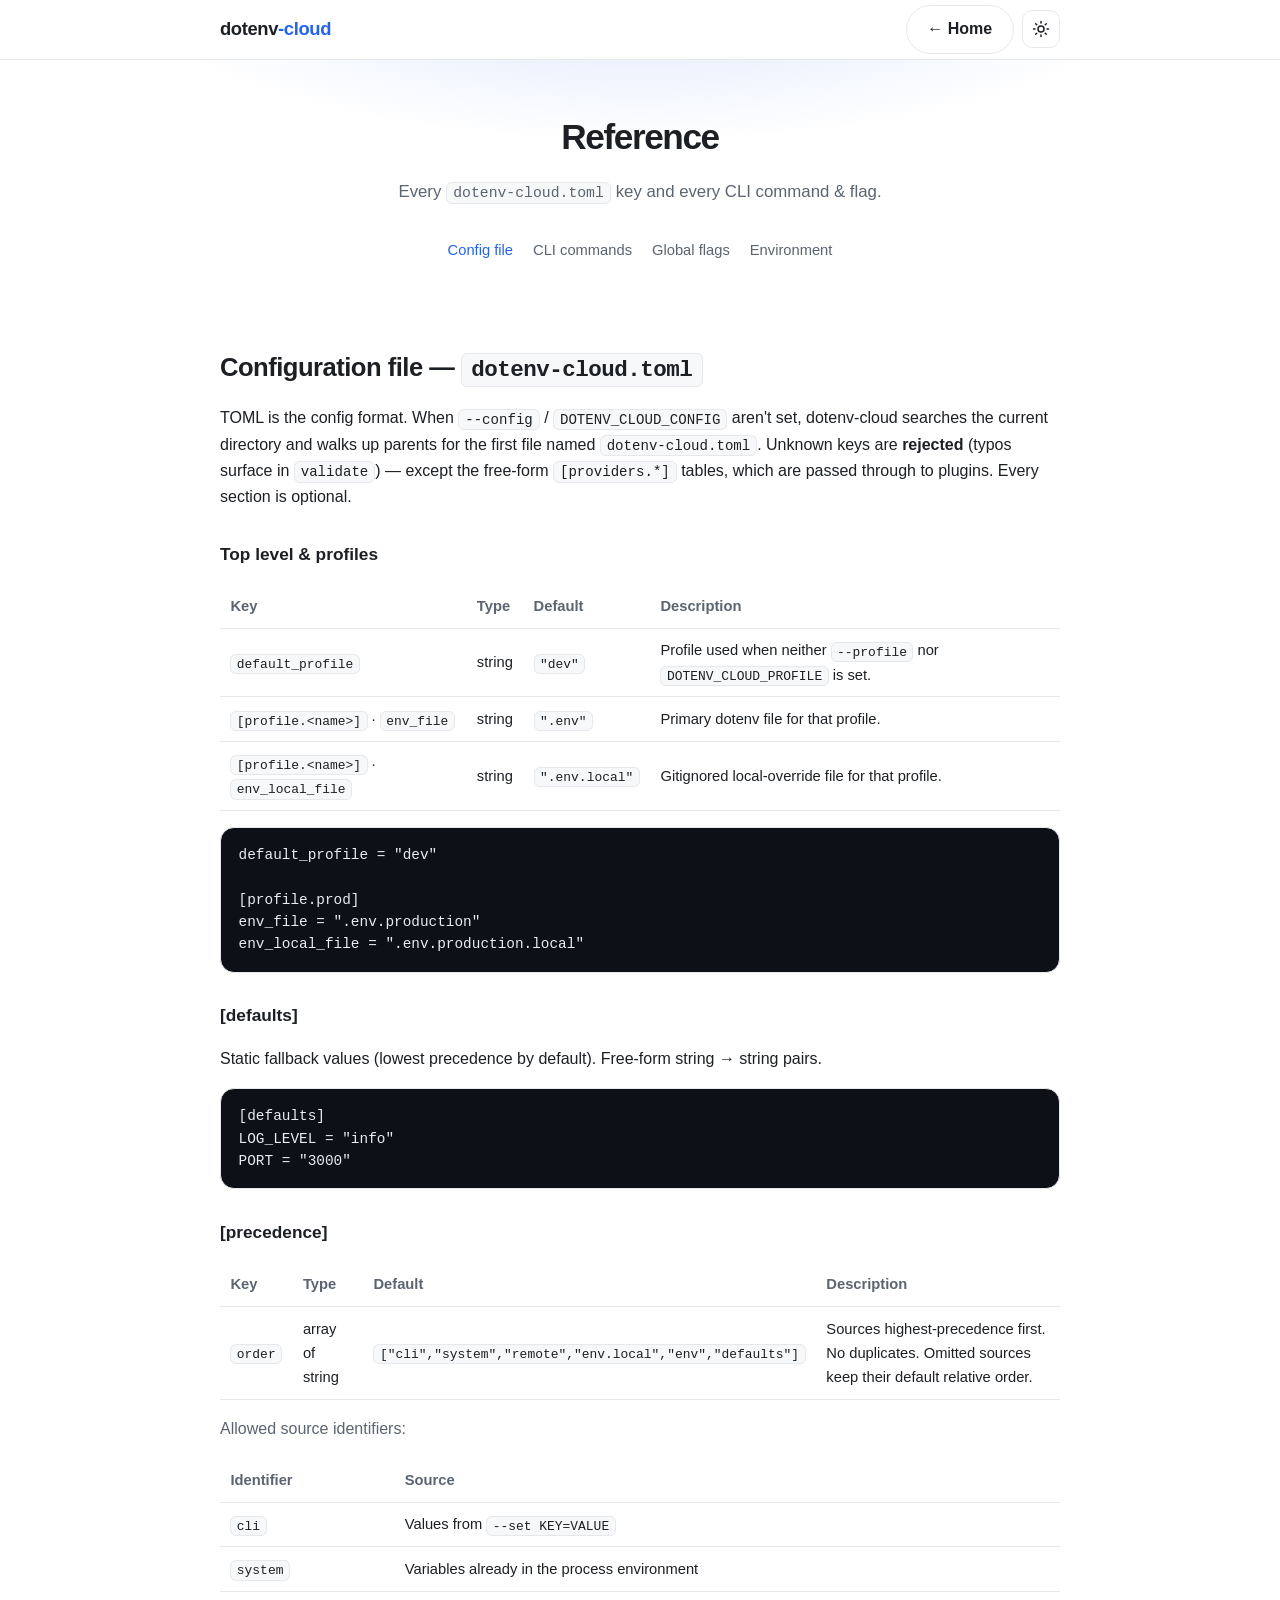
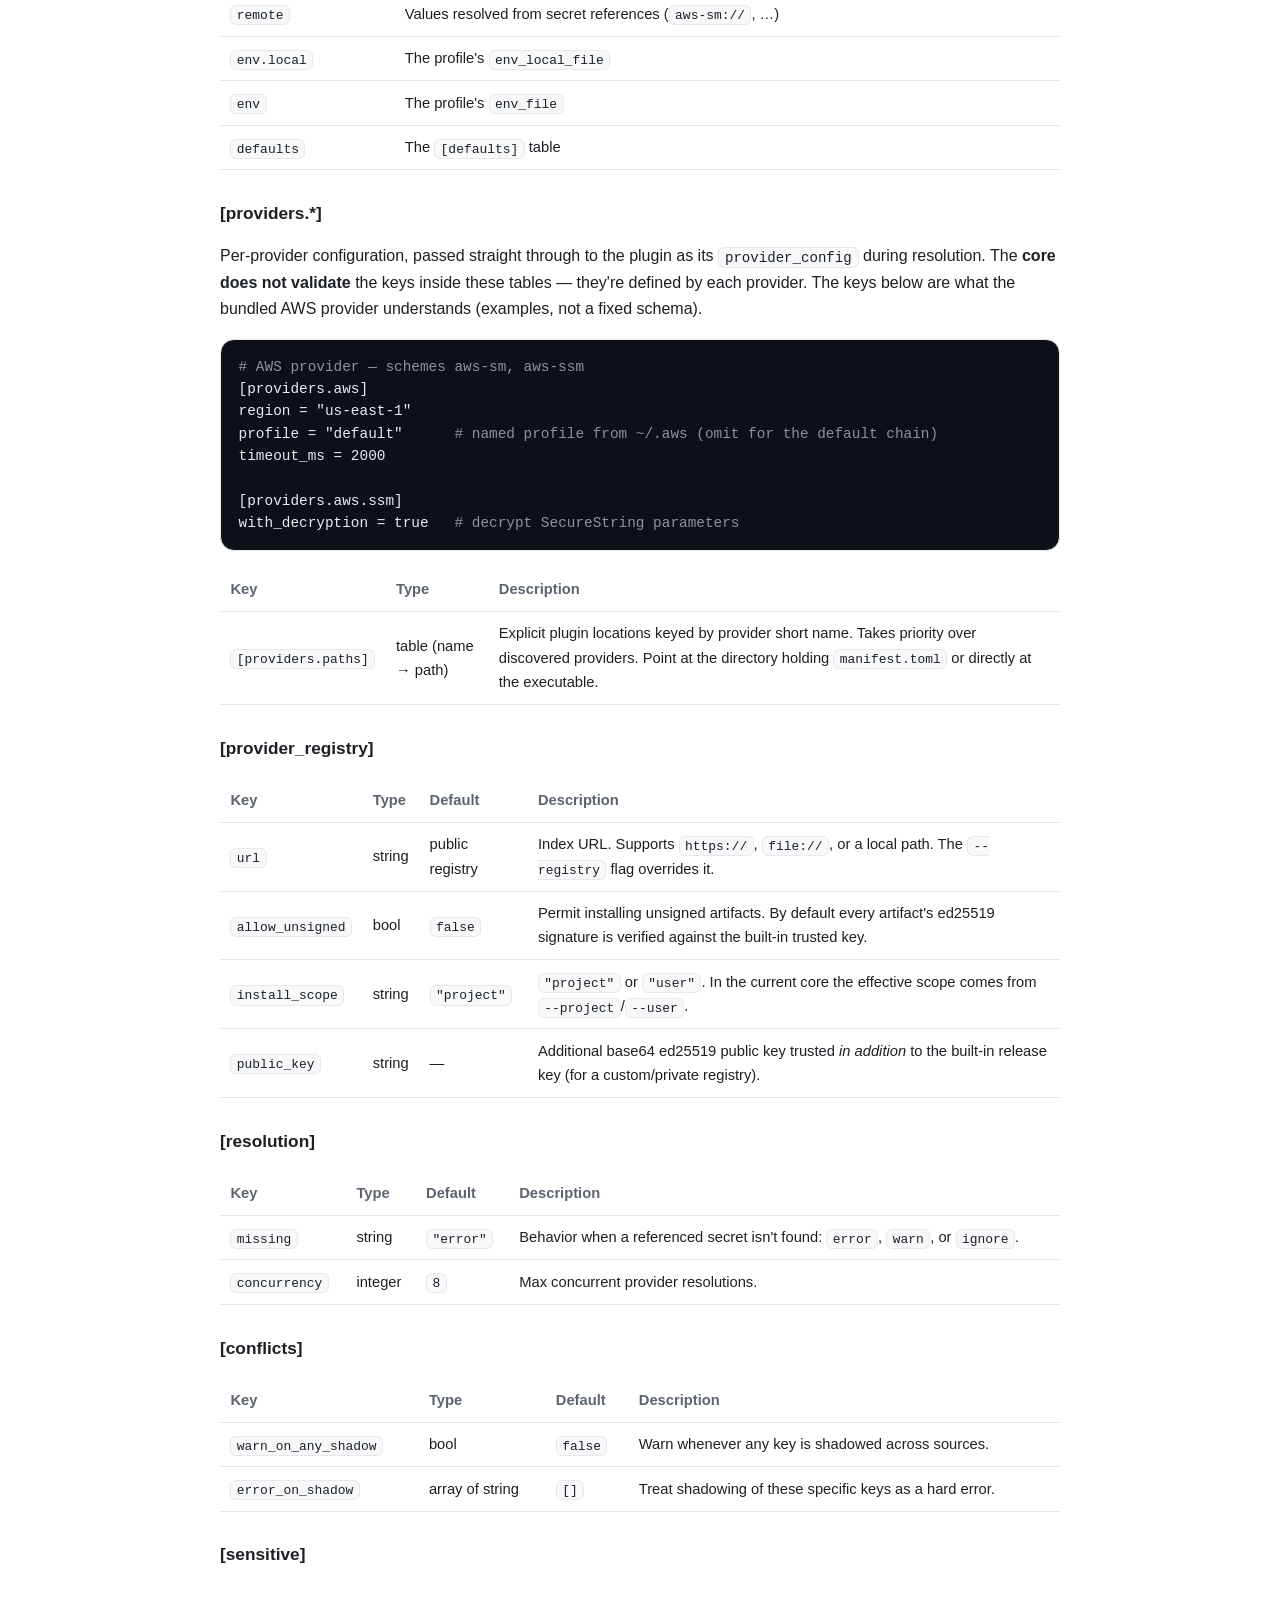
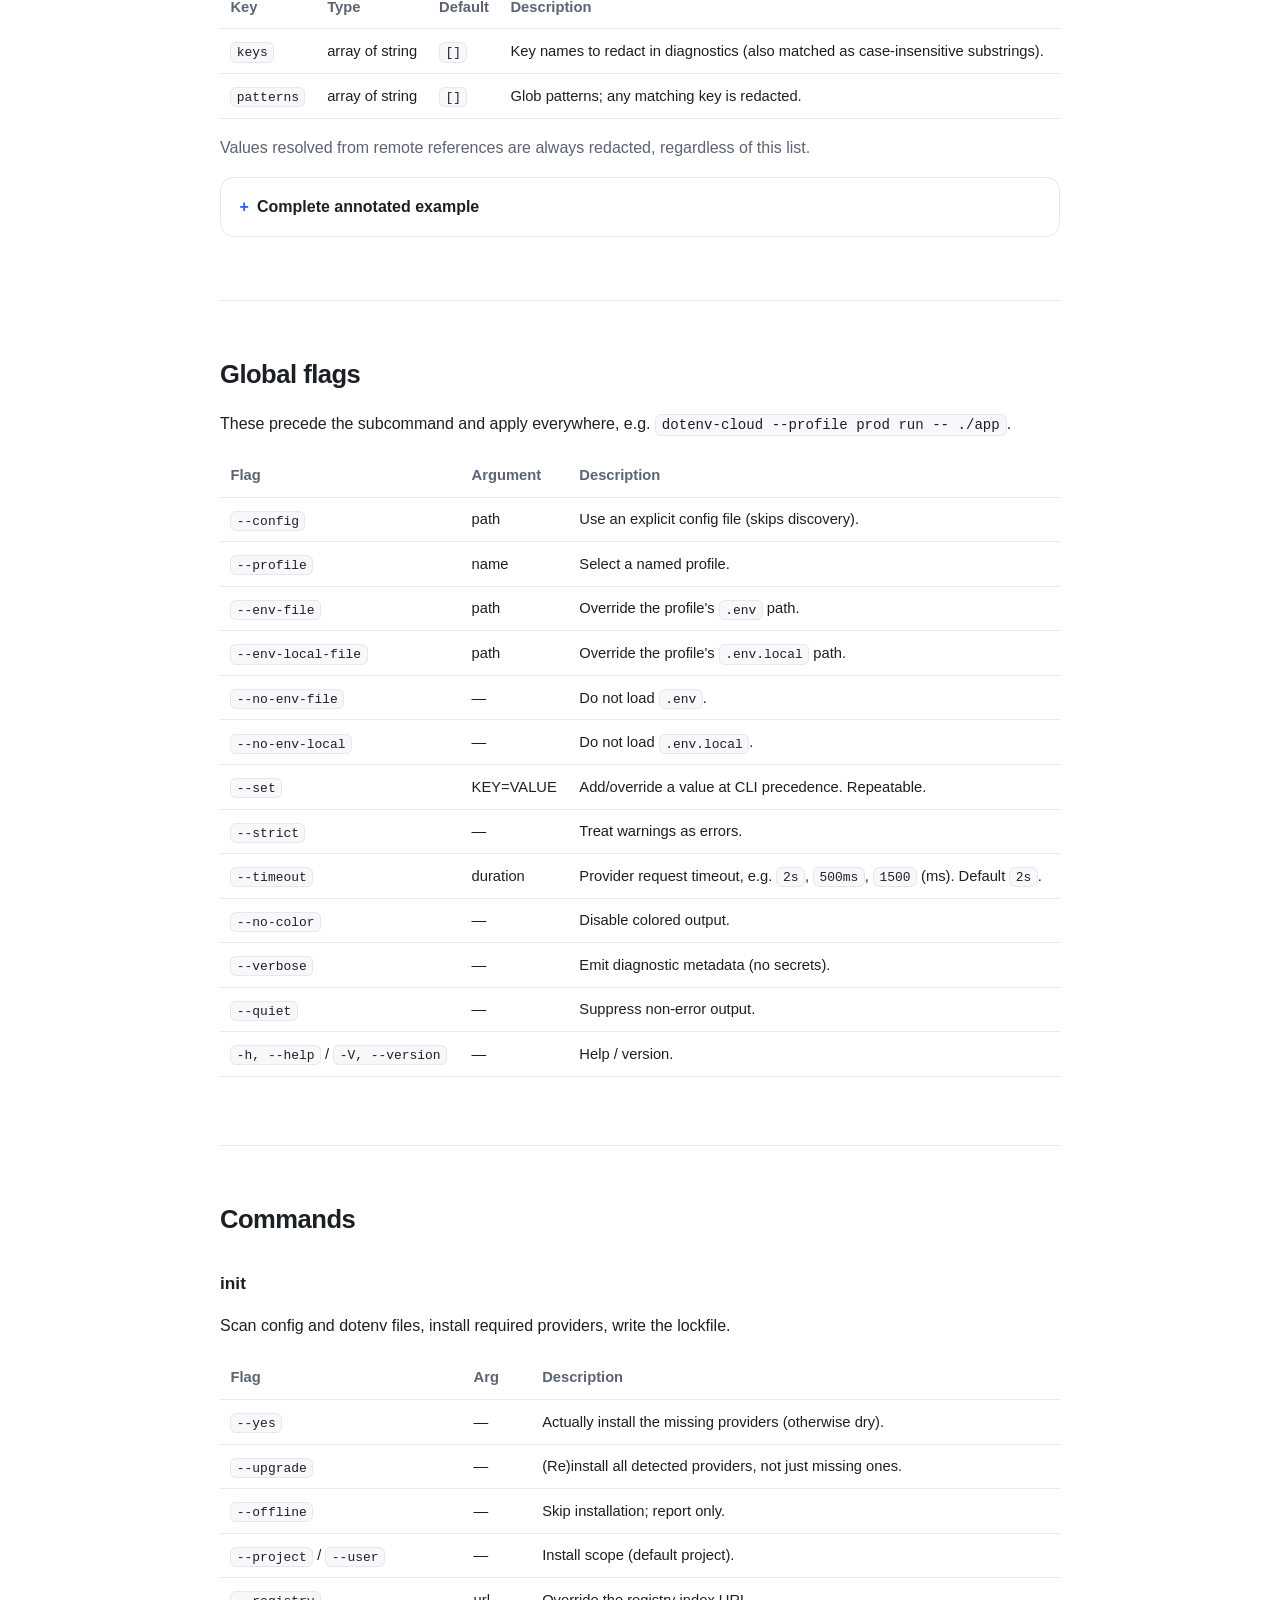
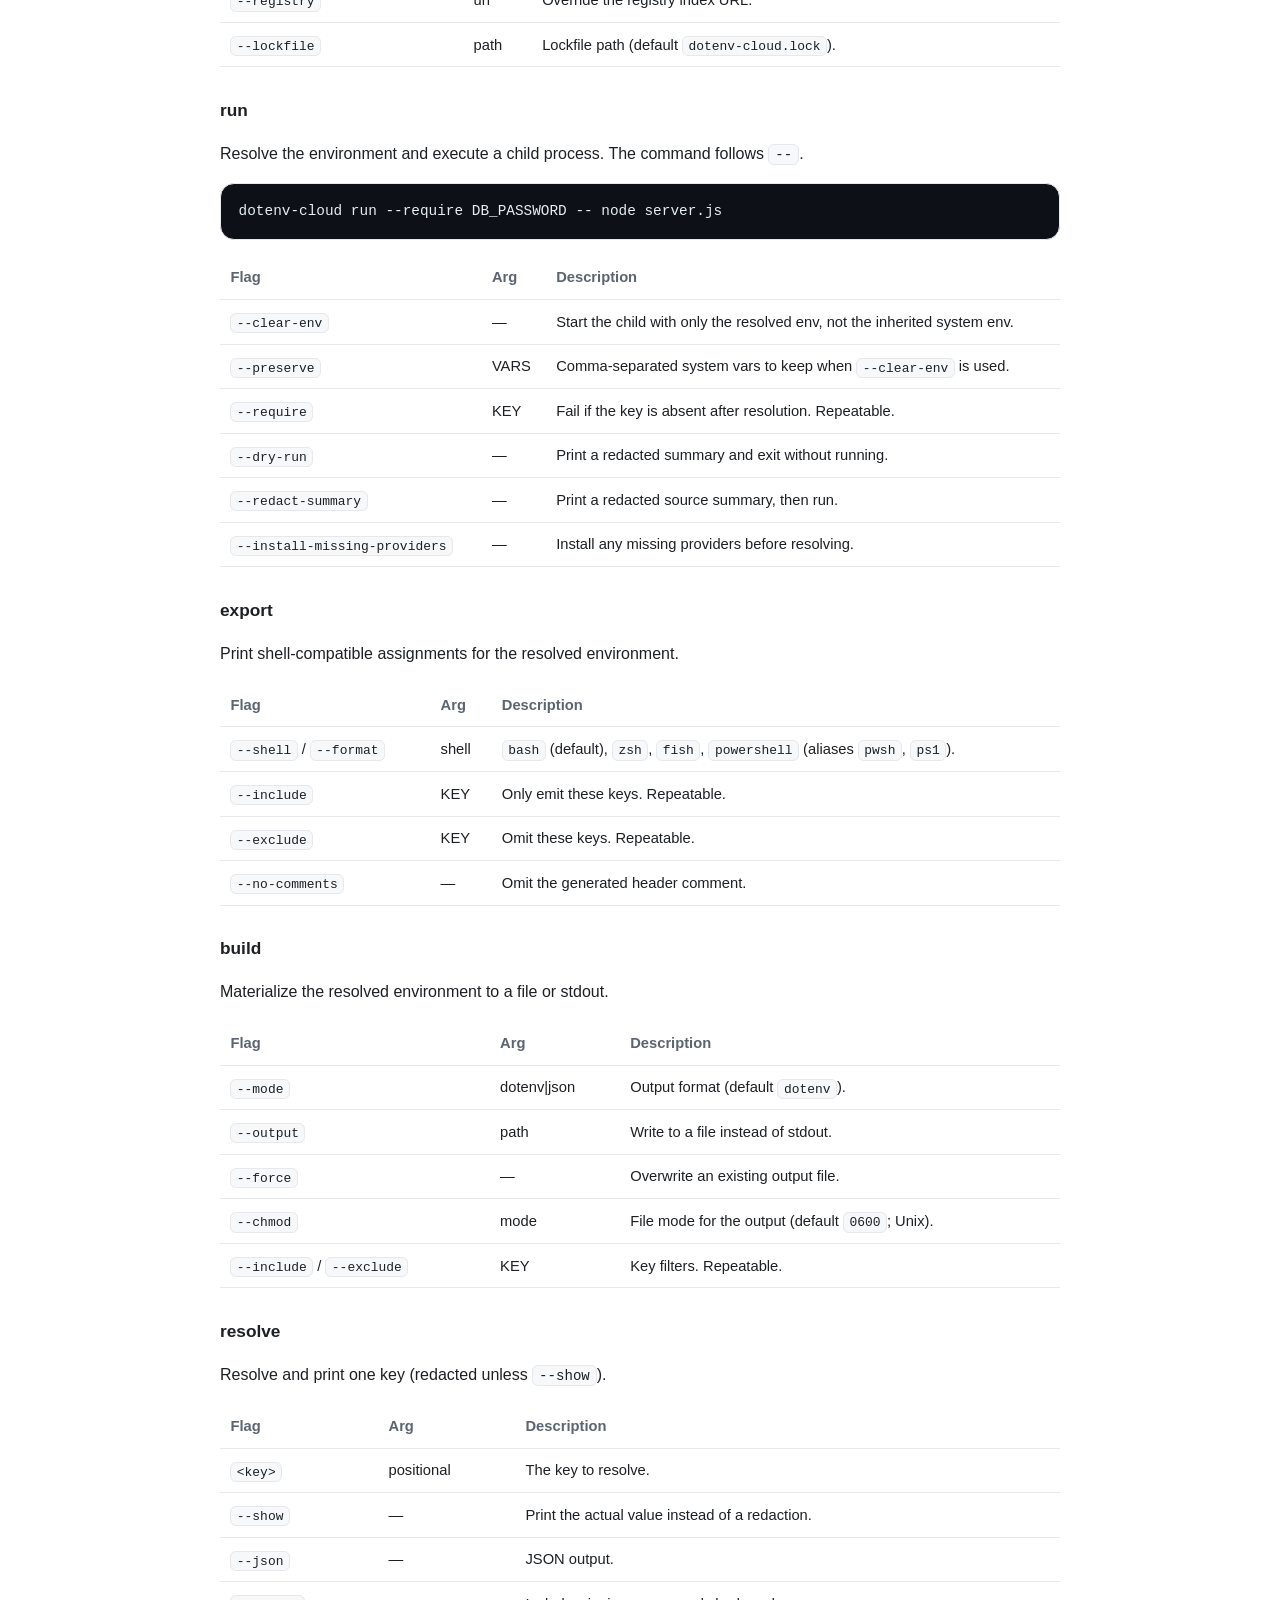
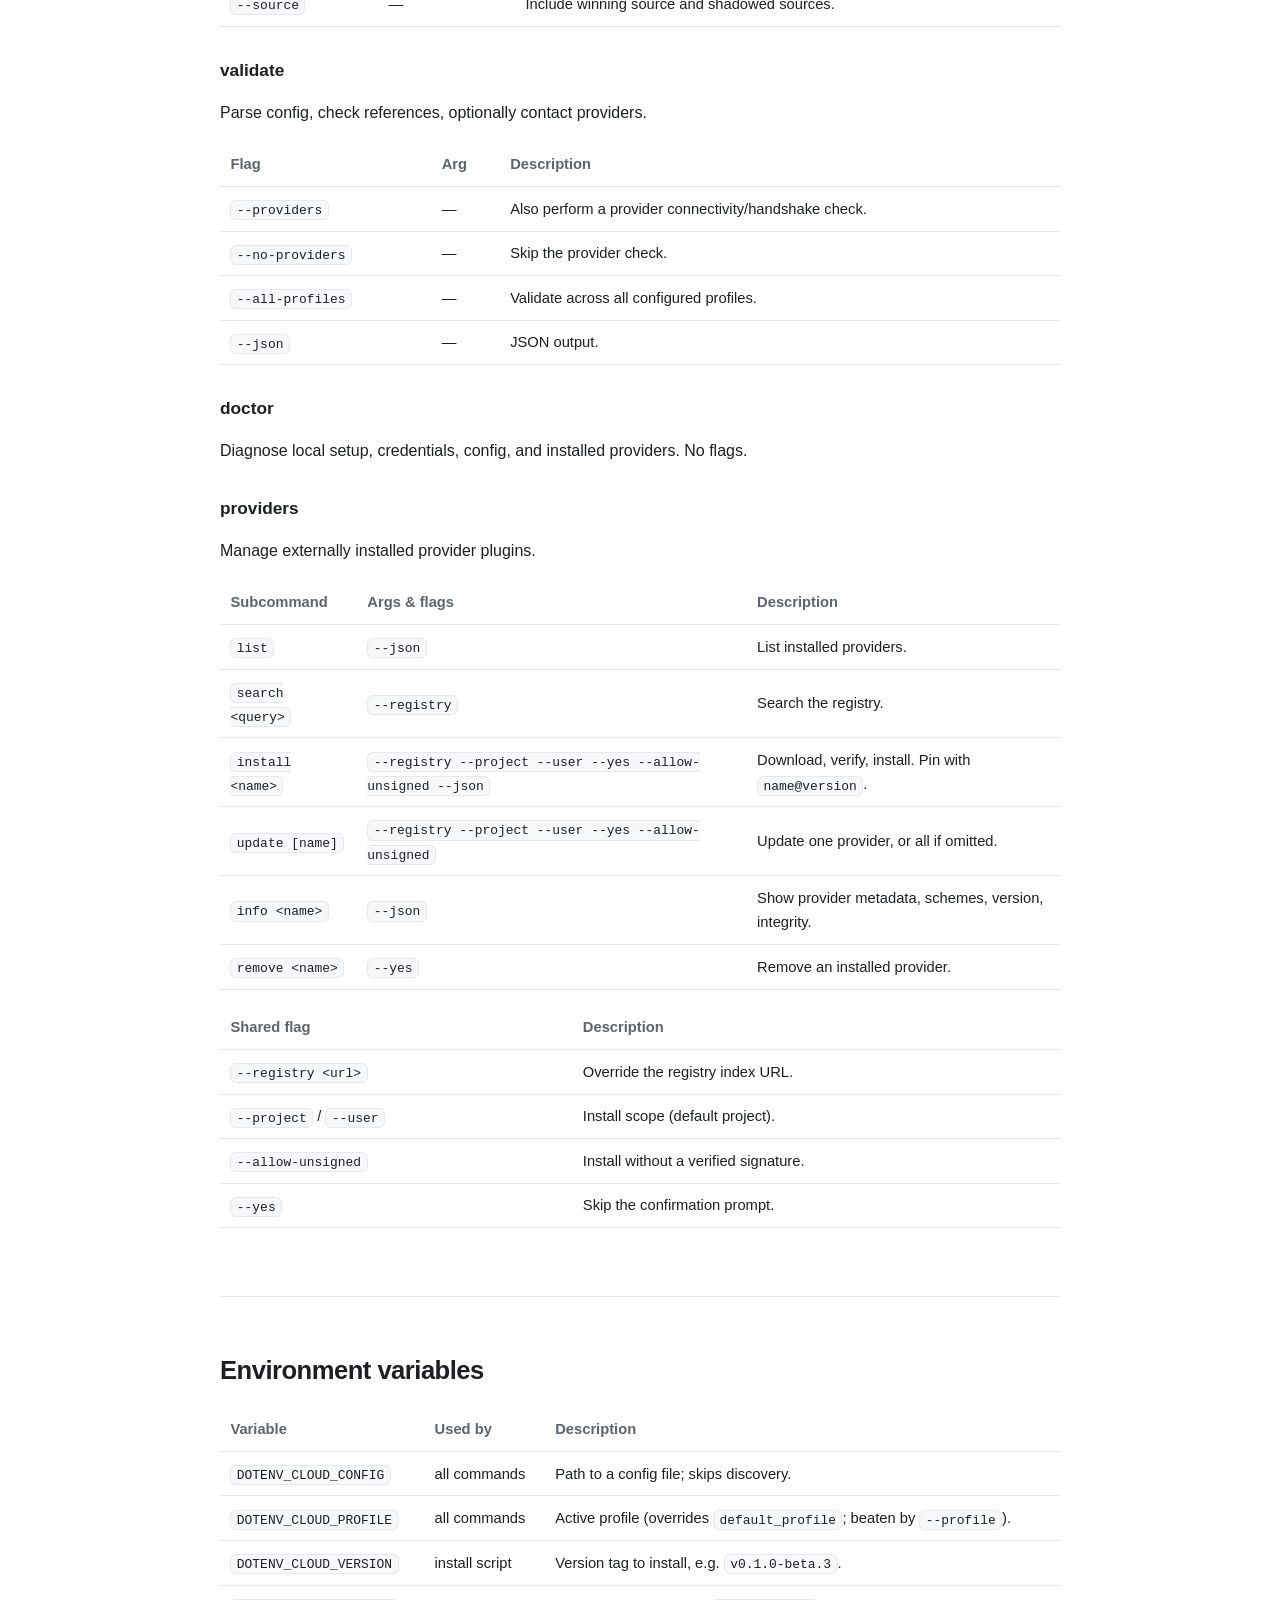
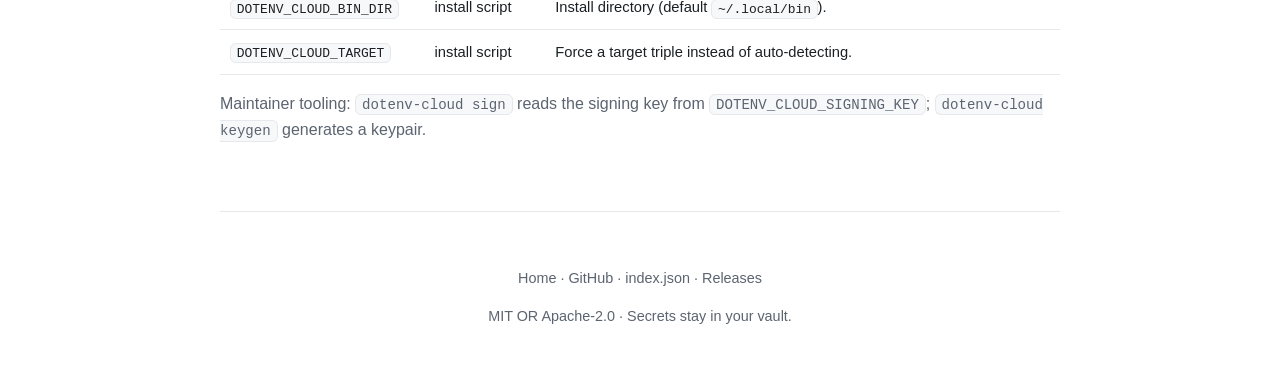
==== registry/site/reference.html @ 99a4f6cd "Add full config + CLI reference page to Pages site - registry/site/reference.html: complete dotenv-c" ====
<!doctype html>
<html lang="en">
<head>
<meta charset="utf-8">
<meta name="viewport" content="width=device-width, initial-scale=1">
<title>dotenv-cloud — configuration &amp; CLI reference</title>
<meta name="description" content="Complete reference for the dotenv-cloud.toml config file and every CLI command and flag.">
<meta name="color-scheme" content="light dark">
<link rel="stylesheet" href="./style.css">
<script>
  (function () {
    try {
      var t = localStorage.getItem("theme");
      if (t === "dark" || t === "light") document.documentElement.setAttribute("data-theme", t);
    } catch (e) {}
  })();
</script>
</head>
<body>

<header class="bar">
  <div class="wrap">
    <a class="brand" href="./index.html">dotenv<span>-cloud</span></a>
    <div class="bar-right">
      <a class="btn secondary" href="./index.html">← Home</a>
      <button class="icon-btn theme-toggle" type="button" aria-label="Toggle dark mode" title="Toggle theme">
        <svg class="sun" viewBox="0 0 24 24" fill="none" stroke="currentColor" stroke-width="2" stroke-linecap="round"><circle cx="12" cy="12" r="4"/><path d="M12 2v2M12 20v2M4.9 4.9l1.4 1.4M17.7 17.7l1.4 1.4M2 12h2M20 12h2M4.9 19.1l1.4-1.4M17.7 6.3l1.4-1.4"/></svg>
        <svg class="moon" viewBox="0 0 24 24" fill="none" stroke="currentColor" stroke-width="2" stroke-linecap="round" stroke-linejoin="round"><path d="M21 12.8A9 9 0 1 1 11.2 3a7 7 0 0 0 9.8 9.8z"/></svg>
      </button>
    </div>
  </div>
</header>

<a id="top"></a>
<div class="hero" style="padding:3rem 0 2rem">
  <div class="wrap">
    <h1 class="logo" style="font-size:2.2rem">Reference</h1>
    <p class="tagline" style="font-size:1.05rem">Every <code>dotenv-cloud.toml</code> key and every CLI command &amp; flag.</p>
    <nav class="toc">
      <a href="#config">Config file</a>
      <a href="#cli">CLI commands</a>
      <a href="#global">Global flags</a>
      <a href="#env">Environment</a>
    </nav>
  </div>
</div>

<main class="wrap">

<!-- ============================== CONFIG ============================== -->
<section id="config">
  <h2>Configuration file — <code>dotenv-cloud.toml</code></h2>
  <p>TOML is the config format. When <code>--config</code> / <code>DOTENV_CLOUD_CONFIG</code>
  aren't set, dotenv-cloud searches the current directory and walks up parents
  for the first file named <code>dotenv-cloud.toml</code>. Unknown keys are
  <strong>rejected</strong> (typos surface in <code>validate</code>) — except the
  free-form <code>[providers.*]</code> tables, which are passed through to plugins.
  Every section is optional.</p>

  <h3 id="config-profile">Top level &amp; profiles</h3>
  <table>
    <tr><th>Key</th><th>Type</th><th>Default</th><th>Description</th></tr>
    <tr><td><code>default_profile</code></td><td>string</td><td><code>"dev"</code></td><td>Profile used when neither <code>--profile</code> nor <code>DOTENV_CLOUD_PROFILE</code> is set.</td></tr>
    <tr><td><code>[profile.&lt;name&gt;]</code> · <code>env_file</code></td><td>string</td><td><code>".env"</code></td><td>Primary dotenv file for that profile.</td></tr>
    <tr><td><code>[profile.&lt;name&gt;]</code> · <code>env_local_file</code></td><td>string</td><td><code>".env.local"</code></td><td>Gitignored local-override file for that profile.</td></tr>
  </table>
  <div class="code"><pre>default_profile = "dev"

[profile.prod]
env_file = ".env.production"
env_local_file = ".env.production.local"</pre></div>

  <h3 id="config-defaults">[defaults]</h3>
  <p>Static fallback values (lowest precedence by default). Free-form
  string&nbsp;→&nbsp;string pairs.</p>
  <div class="code"><pre>[defaults]
LOG_LEVEL = "info"
PORT = "3000"</pre></div>

  <h3 id="config-precedence">[precedence]</h3>
  <table>
    <tr><th>Key</th><th>Type</th><th>Default</th><th>Description</th></tr>
    <tr><td><code>order</code></td><td>array of string</td><td><code>["cli","system","remote","env.local","env","defaults"]</code></td><td>Sources highest-precedence first. No duplicates. Omitted sources keep their default relative order.</td></tr>
  </table>
  <p class="muted">Allowed source identifiers:</p>
  <table>
    <tr><th>Identifier</th><th>Source</th></tr>
    <tr><td><code>cli</code></td><td>Values from <code>--set KEY=VALUE</code></td></tr>
    <tr><td><code>system</code></td><td>Variables already in the process environment</td></tr>
    <tr><td><code>remote</code></td><td>Values resolved from secret references (<code>aws-sm://</code>, …)</td></tr>
    <tr><td><code>env.local</code></td><td>The profile's <code>env_local_file</code></td></tr>
    <tr><td><code>env</code></td><td>The profile's <code>env_file</code></td></tr>
    <tr><td><code>defaults</code></td><td>The <code>[defaults]</code> table</td></tr>
  </table>

  <h3 id="config-providers">[providers.*]</h3>
  <p>Per-provider configuration, passed straight through to the plugin as its
  <code>provider_config</code> during resolution. The <strong>core does not validate</strong>
  the keys inside these tables — they're defined by each provider. The keys below
  are what the bundled AWS provider understands (examples, not a fixed schema).</p>
  <div class="code"><pre><span class="d"># AWS provider — schemes aws-sm, aws-ssm</span>
[providers.aws]
region = "us-east-1"
profile = "default"      <span class="d"># named profile from ~/.aws (omit for the default chain)</span>
timeout_ms = 2000

[providers.aws.ssm]
with_decryption = true   <span class="d"># decrypt SecureString parameters</span></pre></div>
  <table>
    <tr><th>Key</th><th>Type</th><th>Description</th></tr>
    <tr><td><code>[providers.paths]</code></td><td>table (name → path)</td><td>Explicit plugin locations keyed by provider short name. Takes priority over discovered providers. Point at the directory holding <code>manifest.toml</code> or directly at the executable.</td></tr>
  </table>

  <h3 id="config-registry">[provider_registry]</h3>
  <table>
    <tr><th>Key</th><th>Type</th><th>Default</th><th>Description</th></tr>
    <tr><td><code>url</code></td><td>string</td><td>public registry</td><td>Index URL. Supports <code>https://</code>, <code>file://</code>, or a local path. The <code>--registry</code> flag overrides it.</td></tr>
    <tr><td><code>allow_unsigned</code></td><td>bool</td><td><code>false</code></td><td>Permit installing unsigned artifacts. By default every artifact's ed25519 signature is verified against the built-in trusted key.</td></tr>
    <tr><td><code>install_scope</code></td><td>string</td><td><code>"project"</code></td><td><code>"project"</code> or <code>"user"</code>. In the current core the effective scope comes from <code>--project</code>/<code>--user</code>.</td></tr>
    <tr><td><code>public_key</code></td><td>string</td><td>—</td><td>Additional base64 ed25519 public key trusted <em>in addition</em> to the built-in release key (for a custom/private registry).</td></tr>
  </table>

  <h3 id="config-resolution">[resolution]</h3>
  <table>
    <tr><th>Key</th><th>Type</th><th>Default</th><th>Description</th></tr>
    <tr><td><code>missing</code></td><td>string</td><td><code>"error"</code></td><td>Behavior when a referenced secret isn't found: <code>error</code>, <code>warn</code>, or <code>ignore</code>.</td></tr>
    <tr><td><code>concurrency</code></td><td>integer</td><td><code>8</code></td><td>Max concurrent provider resolutions.</td></tr>
  </table>

  <h3 id="config-conflicts">[conflicts]</h3>
  <table>
    <tr><th>Key</th><th>Type</th><th>Default</th><th>Description</th></tr>
    <tr><td><code>warn_on_any_shadow</code></td><td>bool</td><td><code>false</code></td><td>Warn whenever any key is shadowed across sources.</td></tr>
    <tr><td><code>error_on_shadow</code></td><td>array of string</td><td><code>[]</code></td><td>Treat shadowing of these specific keys as a hard error.</td></tr>
  </table>

  <h3 id="config-sensitive">[sensitive]</h3>
  <table>
    <tr><th>Key</th><th>Type</th><th>Default</th><th>Description</th></tr>
    <tr><td><code>keys</code></td><td>array of string</td><td><code>[]</code></td><td>Key names to redact in diagnostics (also matched as case-insensitive substrings).</td></tr>
    <tr><td><code>patterns</code></td><td>array of string</td><td><code>[]</code></td><td>Glob patterns; any matching key is redacted.</td></tr>
  </table>
  <p class="muted">Values resolved from remote references are always redacted, regardless of this list.</p>

  <details>
    <summary>Complete annotated example</summary>
    <div class="code"><pre>default_profile = "dev"

[profile.dev]
env_file = ".env"
env_local_file = ".env.local"

[defaults]
LOG_LEVEL = "info"

[precedence]
order = ["cli", "system", "remote", "env.local", "env", "defaults"]

[providers.aws]
region = "us-east-1"

[provider_registry]
url = "https://geetchoubey.github.io/dotenv-cloud/index.json"
allow_unsigned = false

[resolution]
missing = "error"
concurrency = 8

[conflicts]
warn_on_any_shadow = false
error_on_shadow = []

[sensitive]
keys = ["DB_PASSWORD", "API_KEY"]
patterns = ["*_TOKEN", "*_SECRET"]</pre></div>
  </details>
</section>

<!-- ============================== GLOBAL FLAGS ============================== -->
<section id="global">
  <h2>Global flags</h2>
  <p>These precede the subcommand and apply everywhere, e.g.
  <code>dotenv-cloud --profile prod run -- ./app</code>.</p>
  <table>
    <tr><th>Flag</th><th>Argument</th><th>Description</th></tr>
    <tr><td><code>--config</code></td><td>path</td><td>Use an explicit config file (skips discovery).</td></tr>
    <tr><td><code>--profile</code></td><td>name</td><td>Select a named profile.</td></tr>
    <tr><td><code>--env-file</code></td><td>path</td><td>Override the profile's <code>.env</code> path.</td></tr>
    <tr><td><code>--env-local-file</code></td><td>path</td><td>Override the profile's <code>.env.local</code> path.</td></tr>
    <tr><td><code>--no-env-file</code></td><td>—</td><td>Do not load <code>.env</code>.</td></tr>
    <tr><td><code>--no-env-local</code></td><td>—</td><td>Do not load <code>.env.local</code>.</td></tr>
    <tr><td><code>--set</code></td><td>KEY=VALUE</td><td>Add/override a value at CLI precedence. Repeatable.</td></tr>
    <tr><td><code>--strict</code></td><td>—</td><td>Treat warnings as errors.</td></tr>
    <tr><td><code>--timeout</code></td><td>duration</td><td>Provider request timeout, e.g. <code>2s</code>, <code>500ms</code>, <code>1500</code> (ms). Default <code>2s</code>.</td></tr>
    <tr><td><code>--no-color</code></td><td>—</td><td>Disable colored output.</td></tr>
    <tr><td><code>--verbose</code></td><td>—</td><td>Emit diagnostic metadata (no secrets).</td></tr>
    <tr><td><code>--quiet</code></td><td>—</td><td>Suppress non-error output.</td></tr>
    <tr><td><code>-h, --help</code> / <code>-V, --version</code></td><td>—</td><td>Help / version.</td></tr>
  </table>
</section>

<!-- ============================== CLI ============================== -->
<section id="cli">
  <h2>Commands</h2>

  <h3 id="cmd-init">init</h3>
  <p>Scan config and dotenv files, install required providers, write the lockfile.</p>
  <table>
    <tr><th>Flag</th><th>Arg</th><th>Description</th></tr>
    <tr><td><code>--yes</code></td><td>—</td><td>Actually install the missing providers (otherwise dry).</td></tr>
    <tr><td><code>--upgrade</code></td><td>—</td><td>(Re)install all detected providers, not just missing ones.</td></tr>
    <tr><td><code>--offline</code></td><td>—</td><td>Skip installation; report only.</td></tr>
    <tr><td><code>--project</code> / <code>--user</code></td><td>—</td><td>Install scope (default project).</td></tr>
    <tr><td><code>--registry</code></td><td>url</td><td>Override the registry index URL.</td></tr>
    <tr><td><code>--lockfile</code></td><td>path</td><td>Lockfile path (default <code>dotenv-cloud.lock</code>).</td></tr>
  </table>

  <h3 id="cmd-run">run</h3>
  <p>Resolve the environment and execute a child process. The command follows <code>--</code>.</p>
  <div class="code"><pre>dotenv-cloud run --require DB_PASSWORD -- node server.js</pre></div>
  <table>
    <tr><th>Flag</th><th>Arg</th><th>Description</th></tr>
    <tr><td><code>--clear-env</code></td><td>—</td><td>Start the child with only the resolved env, not the inherited system env.</td></tr>
    <tr><td><code>--preserve</code></td><td>VARS</td><td>Comma-separated system vars to keep when <code>--clear-env</code> is used.</td></tr>
    <tr><td><code>--require</code></td><td>KEY</td><td>Fail if the key is absent after resolution. Repeatable.</td></tr>
    <tr><td><code>--dry-run</code></td><td>—</td><td>Print a redacted summary and exit without running.</td></tr>
    <tr><td><code>--redact-summary</code></td><td>—</td><td>Print a redacted source summary, then run.</td></tr>
    <tr><td><code>--install-missing-providers</code></td><td>—</td><td>Install any missing providers before resolving.</td></tr>
  </table>

  <h3 id="cmd-export">export</h3>
  <p>Print shell-compatible assignments for the resolved environment.</p>
  <table>
    <tr><th>Flag</th><th>Arg</th><th>Description</th></tr>
    <tr><td><code>--shell</code> / <code>--format</code></td><td>shell</td><td><code>bash</code> (default), <code>zsh</code>, <code>fish</code>, <code>powershell</code> (aliases <code>pwsh</code>, <code>ps1</code>).</td></tr>
    <tr><td><code>--include</code></td><td>KEY</td><td>Only emit these keys. Repeatable.</td></tr>
    <tr><td><code>--exclude</code></td><td>KEY</td><td>Omit these keys. Repeatable.</td></tr>
    <tr><td><code>--no-comments</code></td><td>—</td><td>Omit the generated header comment.</td></tr>
  </table>

  <h3 id="cmd-build">build</h3>
  <p>Materialize the resolved environment to a file or stdout.</p>
  <table>
    <tr><th>Flag</th><th>Arg</th><th>Description</th></tr>
    <tr><td><code>--mode</code></td><td>dotenv|json</td><td>Output format (default <code>dotenv</code>).</td></tr>
    <tr><td><code>--output</code></td><td>path</td><td>Write to a file instead of stdout.</td></tr>
    <tr><td><code>--force</code></td><td>—</td><td>Overwrite an existing output file.</td></tr>
    <tr><td><code>--chmod</code></td><td>mode</td><td>File mode for the output (default <code>0600</code>; Unix).</td></tr>
    <tr><td><code>--include</code> / <code>--exclude</code></td><td>KEY</td><td>Key filters. Repeatable.</td></tr>
  </table>

  <h3 id="cmd-resolve">resolve</h3>
  <p>Resolve and print one key (redacted unless <code>--show</code>).</p>
  <table>
    <tr><th>Flag</th><th>Arg</th><th>Description</th></tr>
    <tr><td><code>&lt;key&gt;</code></td><td>positional</td><td>The key to resolve.</td></tr>
    <tr><td><code>--show</code></td><td>—</td><td>Print the actual value instead of a redaction.</td></tr>
    <tr><td><code>--json</code></td><td>—</td><td>JSON output.</td></tr>
    <tr><td><code>--source</code></td><td>—</td><td>Include winning source and shadowed sources.</td></tr>
  </table>

  <h3 id="cmd-validate">validate</h3>
  <p>Parse config, check references, optionally contact providers.</p>
  <table>
    <tr><th>Flag</th><th>Arg</th><th>Description</th></tr>
    <tr><td><code>--providers</code></td><td>—</td><td>Also perform a provider connectivity/handshake check.</td></tr>
    <tr><td><code>--no-providers</code></td><td>—</td><td>Skip the provider check.</td></tr>
    <tr><td><code>--all-profiles</code></td><td>—</td><td>Validate across all configured profiles.</td></tr>
    <tr><td><code>--json</code></td><td>—</td><td>JSON output.</td></tr>
  </table>

  <h3 id="cmd-doctor">doctor</h3>
  <p>Diagnose local setup, credentials, config, and installed providers. No flags.</p>

  <h3 id="cmd-providers">providers</h3>
  <p>Manage externally installed provider plugins.</p>
  <table>
    <tr><th>Subcommand</th><th>Args &amp; flags</th><th>Description</th></tr>
    <tr><td><code>list</code></td><td><code>--json</code></td><td>List installed providers.</td></tr>
    <tr><td><code>search &lt;query&gt;</code></td><td><code>--registry</code></td><td>Search the registry.</td></tr>
    <tr><td><code>install &lt;name&gt;</code></td><td><code>--registry --project --user --yes --allow-unsigned --json</code></td><td>Download, verify, install. Pin with <code>name@version</code>.</td></tr>
    <tr><td><code>update [name]</code></td><td><code>--registry --project --user --yes --allow-unsigned</code></td><td>Update one provider, or all if omitted.</td></tr>
    <tr><td><code>info &lt;name&gt;</code></td><td><code>--json</code></td><td>Show provider metadata, schemes, version, integrity.</td></tr>
    <tr><td><code>remove &lt;name&gt;</code></td><td><code>--yes</code></td><td>Remove an installed provider.</td></tr>
  </table>
  <table>
    <tr><th>Shared flag</th><th>Description</th></tr>
    <tr><td><code>--registry &lt;url&gt;</code></td><td>Override the registry index URL.</td></tr>
    <tr><td><code>--project</code> / <code>--user</code></td><td>Install scope (default project).</td></tr>
    <tr><td><code>--allow-unsigned</code></td><td>Install without a verified signature.</td></tr>
    <tr><td><code>--yes</code></td><td>Skip the confirmation prompt.</td></tr>
  </table>
</section>

<!-- ============================== ENV ============================== -->
<section id="env">
  <h2>Environment variables</h2>
  <table>
    <tr><th>Variable</th><th>Used by</th><th>Description</th></tr>
    <tr><td><code>DOTENV_CLOUD_CONFIG</code></td><td>all commands</td><td>Path to a config file; skips discovery.</td></tr>
    <tr><td><code>DOTENV_CLOUD_PROFILE</code></td><td>all commands</td><td>Active profile (overrides <code>default_profile</code>; beaten by <code>--profile</code>).</td></tr>
    <tr><td><code>DOTENV_CLOUD_VERSION</code></td><td>install script</td><td>Version tag to install, e.g. <code>v0.1.0-beta.3</code>.</td></tr>
    <tr><td><code>DOTENV_CLOUD_BIN_DIR</code></td><td>install script</td><td>Install directory (default <code>~/.local/bin</code>).</td></tr>
    <tr><td><code>DOTENV_CLOUD_TARGET</code></td><td>install script</td><td>Force a target triple instead of auto-detecting.</td></tr>
  </table>
  <p class="muted">Maintainer tooling: <code>dotenv-cloud sign</code> reads the signing key from
  <code>DOTENV_CLOUD_SIGNING_KEY</code>; <code>dotenv-cloud keygen</code> generates a keypair.</p>
</section>

</main>

<footer>
  <div class="wrap">
    <p>
      <a href="./index.html">Home</a> ·
      <a href="https://github.com/geetchoubey/dotenv-cloud">GitHub</a> ·
      <a href="./index.json">index.json</a> ·
      <a href="https://github.com/geetchoubey/dotenv-cloud/releases">Releases</a>
    </p>
    <p class="muted">MIT OR Apache-2.0 · Secrets stay in your vault.</p>
  </div>
</footer>

<script src="./app.js" defer></script>
</body>
</html>
---- registry/site/style.css ----
/* dotenv-cloud landing page styles */

:root {
  --bg: #ffffff;
  --bg-soft: #f7f8fa;
  --fg: #1c2024;
  --muted: #5b6470;
  --border: #e6e8eb;
  --card: #ffffff;
  --accent: #2563eb;
  --accent-2: #7c3aed;
  --accent-fg: #ffffff;
  --code-bg: #0d1117;
  --code-fg: #e6edf3;
  --code-comment: #8b949e;
  --code-accent: #7ee787;
  --shadow: 0 1px 2px rgba(16, 24, 40, .06), 0 8px 24px rgba(16, 24, 40, .06);
  --radius: 14px;
  --header-h: 60px;
}

/* System dark mode, unless the user forced light. */
@media (prefers-color-scheme: dark) {
  :root:not([data-theme="light"]) {
    --bg: #0b0e14;
    --bg-soft: #11151c;
    --fg: #e6edf3;
    --muted: #9aa4b2;
    --border: #222934;
    --card: #11151c;
    --accent: #5b9dff;
    --accent-2: #a78bfa;
    --accent-fg: #0b0e14;
    --code-bg: #05080d;
    --shadow: 0 1px 2px rgba(0, 0, 0, .4), 0 8px 24px rgba(0, 0, 0, .35);
  }
}

/* Explicit toggle always wins. */
:root[data-theme="dark"] {
  --bg: #0b0e14;
  --bg-soft: #11151c;
  --fg: #e6edf3;
  --muted: #9aa4b2;
  --border: #222934;
  --card: #11151c;
  --accent: #5b9dff;
  --accent-2: #a78bfa;
  --accent-fg: #0b0e14;
  --code-bg: #05080d;
  --shadow: 0 1px 2px rgba(0, 0, 0, .4), 0 8px 24px rgba(0, 0, 0, .35);
}

* { box-sizing: border-box; }
html { scroll-behavior: smooth; scroll-padding-top: calc(var(--header-h) + 1rem); }

body {
  margin: 0;
  background: var(--bg);
  color: var(--fg);
  font: 16px/1.65 -apple-system, BlinkMacSystemFont, "Segoe UI", Roboto, Helvetica, Arial, sans-serif;
  -webkit-font-smoothing: antialiased;
  transition: background .2s ease, color .2s ease;
}

a { color: var(--accent); text-decoration: none; }
a:hover { text-decoration: underline; }
.wrap { max-width: 880px; margin: 0 auto; padding: 0 1.25rem; }

/* ---- Header ---- */
header.bar {
  position: sticky; top: 0; z-index: 50;
  height: var(--header-h);
  display: flex; align-items: center;
  backdrop-filter: saturate(180%) blur(12px);
  background: color-mix(in srgb, var(--bg) 82%, transparent);
  border-bottom: 1px solid var(--border);
}
header.bar .wrap { display: flex; align-items: center; justify-content: space-between; width: 100%; }
.brand { font-weight: 800; letter-spacing: -.02em; font-size: 1.15rem; color: var(--fg); }
.brand span { color: var(--accent); }
.bar-right { display: flex; align-items: center; gap: .5rem; }
.icon-btn {
  display: inline-flex; align-items: center; justify-content: center;
  width: 38px; height: 38px; border-radius: 10px;
  border: 1px solid var(--border); background: var(--card); color: var(--fg);
  cursor: pointer; padding: 0; transition: background .15s ease, border-color .15s ease;
}
.icon-btn:hover { background: var(--bg-soft); }
.icon-btn svg { width: 18px; height: 18px; }
.theme-toggle .moon { display: none; }
:root[data-theme="dark"] .theme-toggle .sun,
:root:not([data-theme="light"]) .theme-toggle .sun { display: none; }
:root[data-theme="dark"] .theme-toggle .moon,
:root:not([data-theme="light"]) .theme-toggle .moon { display: inline; }
@media (prefers-color-scheme: light) {
  :root:not([data-theme="dark"]) .theme-toggle .sun { display: inline; }
  :root:not([data-theme="dark"]) .theme-toggle .moon { display: none; }
}

/* ---- Hero ---- */
.hero { padding: 4.5rem 0 3.5rem; text-align: center; position: relative; overflow: hidden; }
.hero::before {
  content: ""; position: absolute; inset: -40% 0 auto 0; height: 420px; z-index: -1;
  background: radial-gradient(60% 60% at 50% 0%, color-mix(in srgb, var(--accent) 18%, transparent), transparent 70%);
}
.logo { font-size: 3rem; font-weight: 800; letter-spacing: -.04em; margin: 0; }
.logo span { background: linear-gradient(90deg, var(--accent), var(--accent-2)); -webkit-background-clip: text; background-clip: text; -webkit-text-fill-color: transparent; }
.tagline { color: var(--muted); font-size: 1.25rem; margin: .75rem auto 2rem; max-width: 36rem; }
.cta { display: flex; gap: .75rem; justify-content: center; flex-wrap: wrap; margin-bottom: 2rem; }
.btn {
  display: inline-flex; align-items: center; gap: .5rem;
  padding: .65rem 1.3rem; border-radius: 999px; font-weight: 600;
  background: var(--accent); color: var(--accent-fg); border: 1px solid var(--accent);
  transition: transform .12s ease, opacity .12s ease;
}
.btn.secondary { background: var(--card); color: var(--fg); border-color: var(--border); }
.btn:hover { text-decoration: none; transform: translateY(-1px); }
nav.toc { display: flex; gap: 1.25rem; justify-content: center; flex-wrap: wrap; font-size: .92rem; }
nav.toc a { color: var(--muted); }
nav.toc a:hover, nav.toc a.active { color: var(--accent); }

/* ---- Sections ---- */
section { padding: 3.25rem 0; border-bottom: 1px solid var(--border); }
h2 { font-size: 1.6rem; letter-spacing: -.02em; margin: 0 0 1rem; }
h3 { font-size: 1.08rem; margin: 1.8rem 0 .6rem; }
.muted { color: var(--muted); }

/* ---- Code blocks with copy button ---- */
.code { position: relative; margin: 1rem 0; }
pre {
  background: var(--code-bg); color: var(--code-fg);
  padding: 1rem 1.1rem; border-radius: var(--radius); overflow-x: auto;
  font-size: .9rem; line-height: 1.55; margin: 0; border: 1px solid var(--border);
  font-family: ui-monospace, SFMono-Regular, "SF Mono", Menlo, Consolas, monospace;
}
pre .c { color: var(--code-accent); }
pre .d { color: var(--code-comment); }
.copy-btn {
  position: absolute; top: .55rem; right: .55rem;
  font-size: .72rem; font-weight: 600; padding: .3rem .55rem; border-radius: 8px;
  background: rgba(255, 255, 255, .08); color: #c9d1d9; border: 1px solid rgba(255, 255, 255, .14);
  cursor: pointer; opacity: 0; transition: opacity .15s ease, background .15s ease;
}
.code:hover .copy-btn { opacity: 1; }
.copy-btn:hover { background: rgba(255, 255, 255, .16); }
.copy-btn.copied { color: var(--code-accent); border-color: var(--code-accent); }

code:not(pre code) {
  background: var(--bg-soft); border: 1px solid var(--border); padding: .12em .42em;
  border-radius: 6px; font-size: .88em;
  font-family: ui-monospace, SFMono-Regular, Menlo, Consolas, monospace;
}

/* ---- Cards / grid ---- */
.grid { display: grid; grid-template-columns: 1fr 1fr 1fr; gap: 1rem; }
@media (max-width: 720px) { .grid { grid-template-columns: 1fr 1fr; } }
@media (max-width: 480px) { .grid { grid-template-columns: 1fr; } }
.card {
  background: var(--card); border: 1px solid var(--border); border-radius: var(--radius);
  padding: 1.05rem 1.2rem; box-shadow: var(--shadow);
}
.card h3 { margin: 0 0 .25rem; font-size: 1rem; }
.card p { margin: 0; font-size: .9rem; }

/* ---- Tables ---- */
table { width: 100%; border-collapse: collapse; margin: 1rem 0; font-size: .92rem; }
th, td { text-align: left; padding: .6rem .65rem; border-bottom: 1px solid var(--border); }
th { color: var(--muted); font-weight: 600; }

/* ---- FAQ ---- */
details {
  border: 1px solid var(--border); border-radius: var(--radius);
  padding: .15rem 1.15rem; margin: .65rem 0; background: var(--card);
  transition: border-color .15s ease;
}
details[open] { padding-bottom: .9rem; border-color: color-mix(in srgb, var(--accent) 40%, var(--border)); }
summary { cursor: pointer; font-weight: 600; padding: .85rem 0; list-style: none; }
summary::-webkit-details-marker { display: none; }
summary::before { content: "+"; color: var(--accent); font-weight: 700; display: inline-block; width: 1.1em; }
details[open] summary::before { content: "\2013"; }

/* ---- Footer ---- */
footer { text-align: center; color: var(--muted); padding: 2.5rem 0 3.5rem; font-size: .9rem; }
footer a { color: var(--muted); }
footer a:hover { color: var(--accent); }

/* ---- Tier badges ---- */
.tag {
  display: inline-block; font-size: .72rem; font-weight: 600; padding: .15rem .5rem;
  border-radius: 999px; background: color-mix(in srgb, var(--accent) 16%, transparent);
  color: var(--accent); vertical-align: middle; margin-left: .5rem;
}
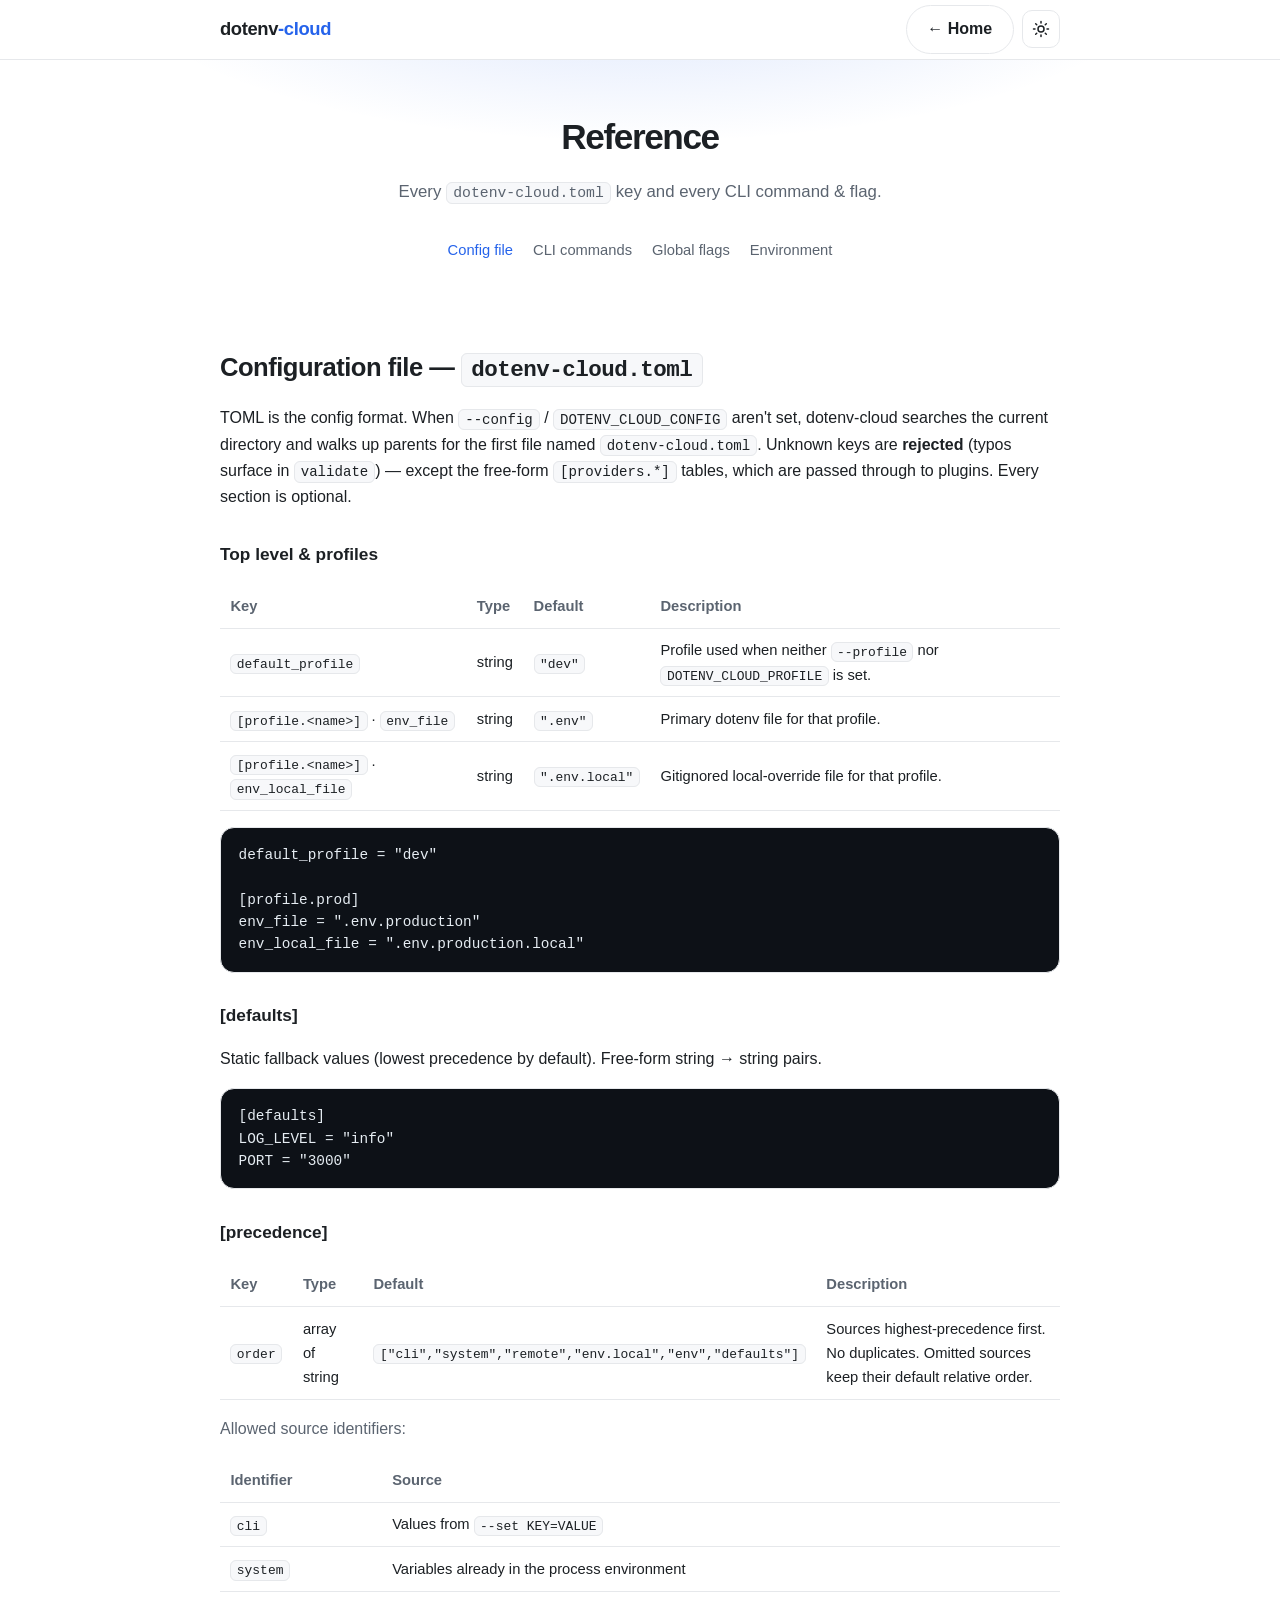
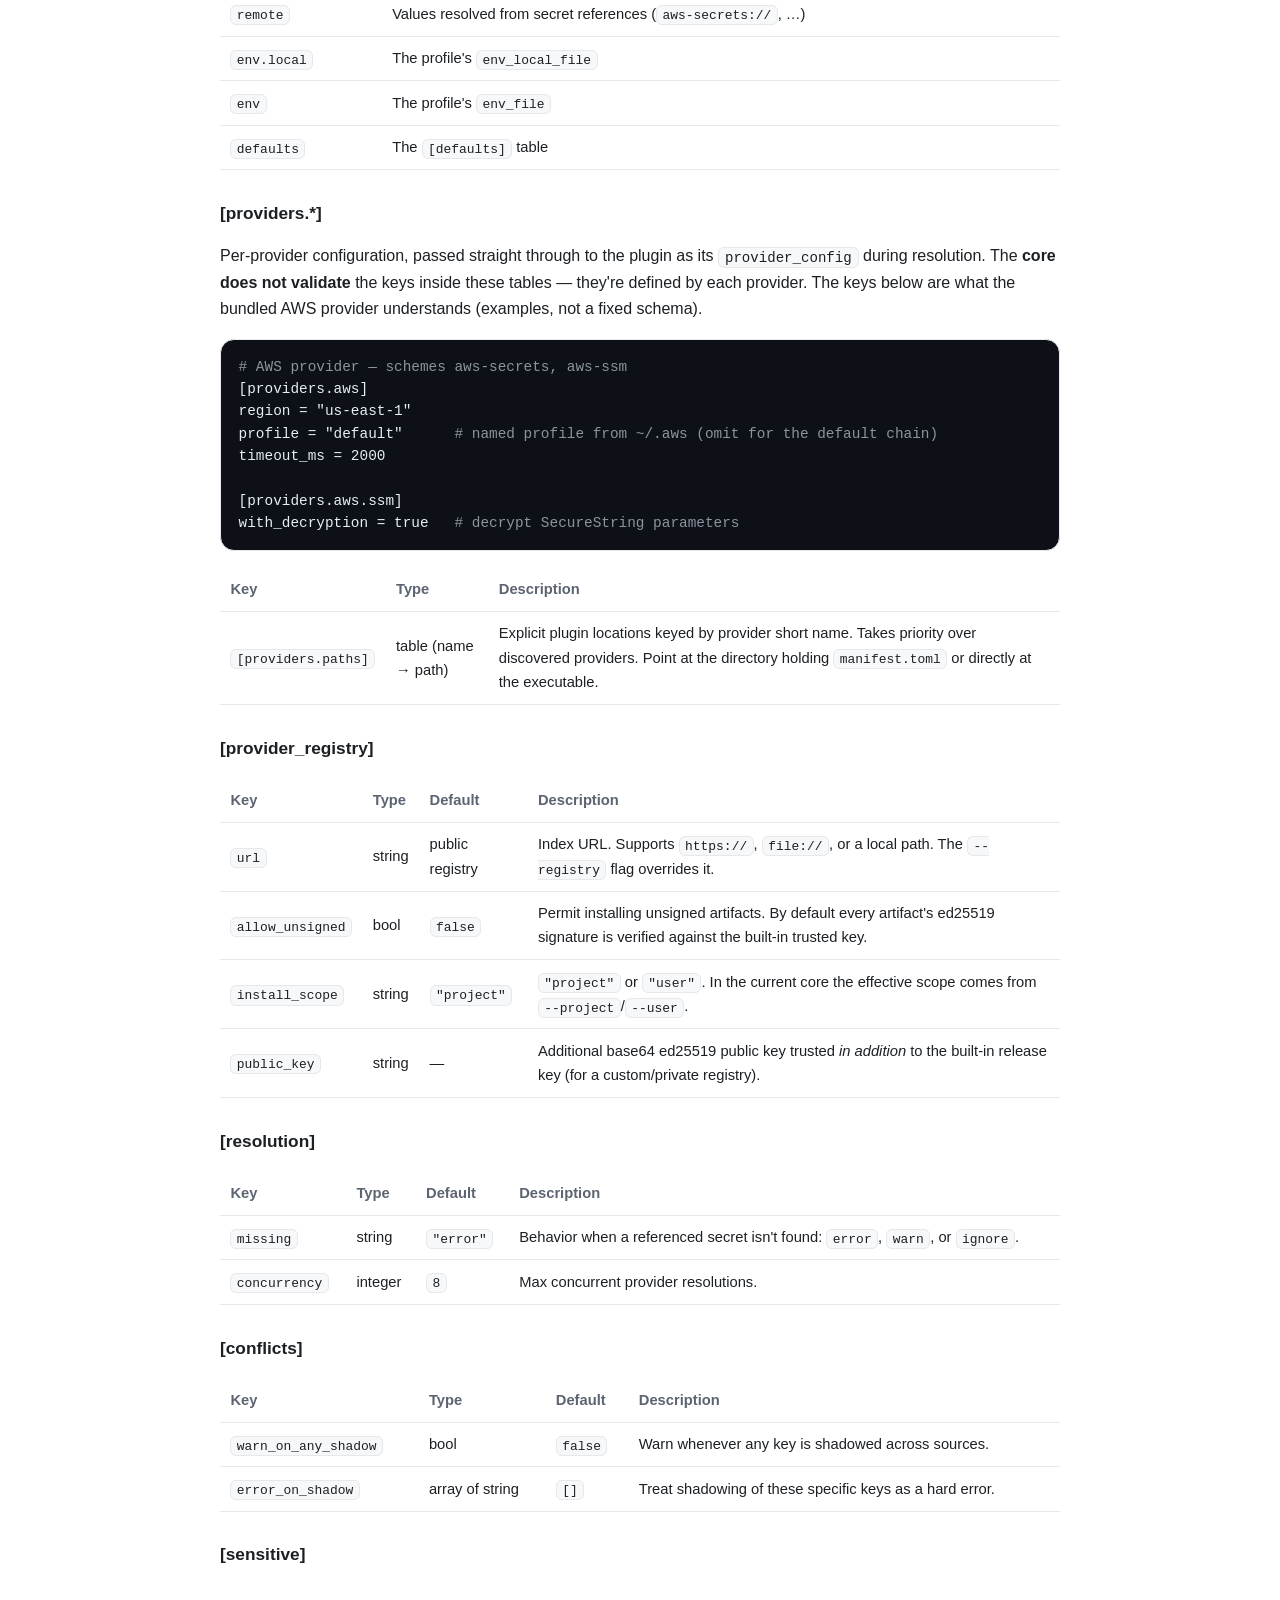
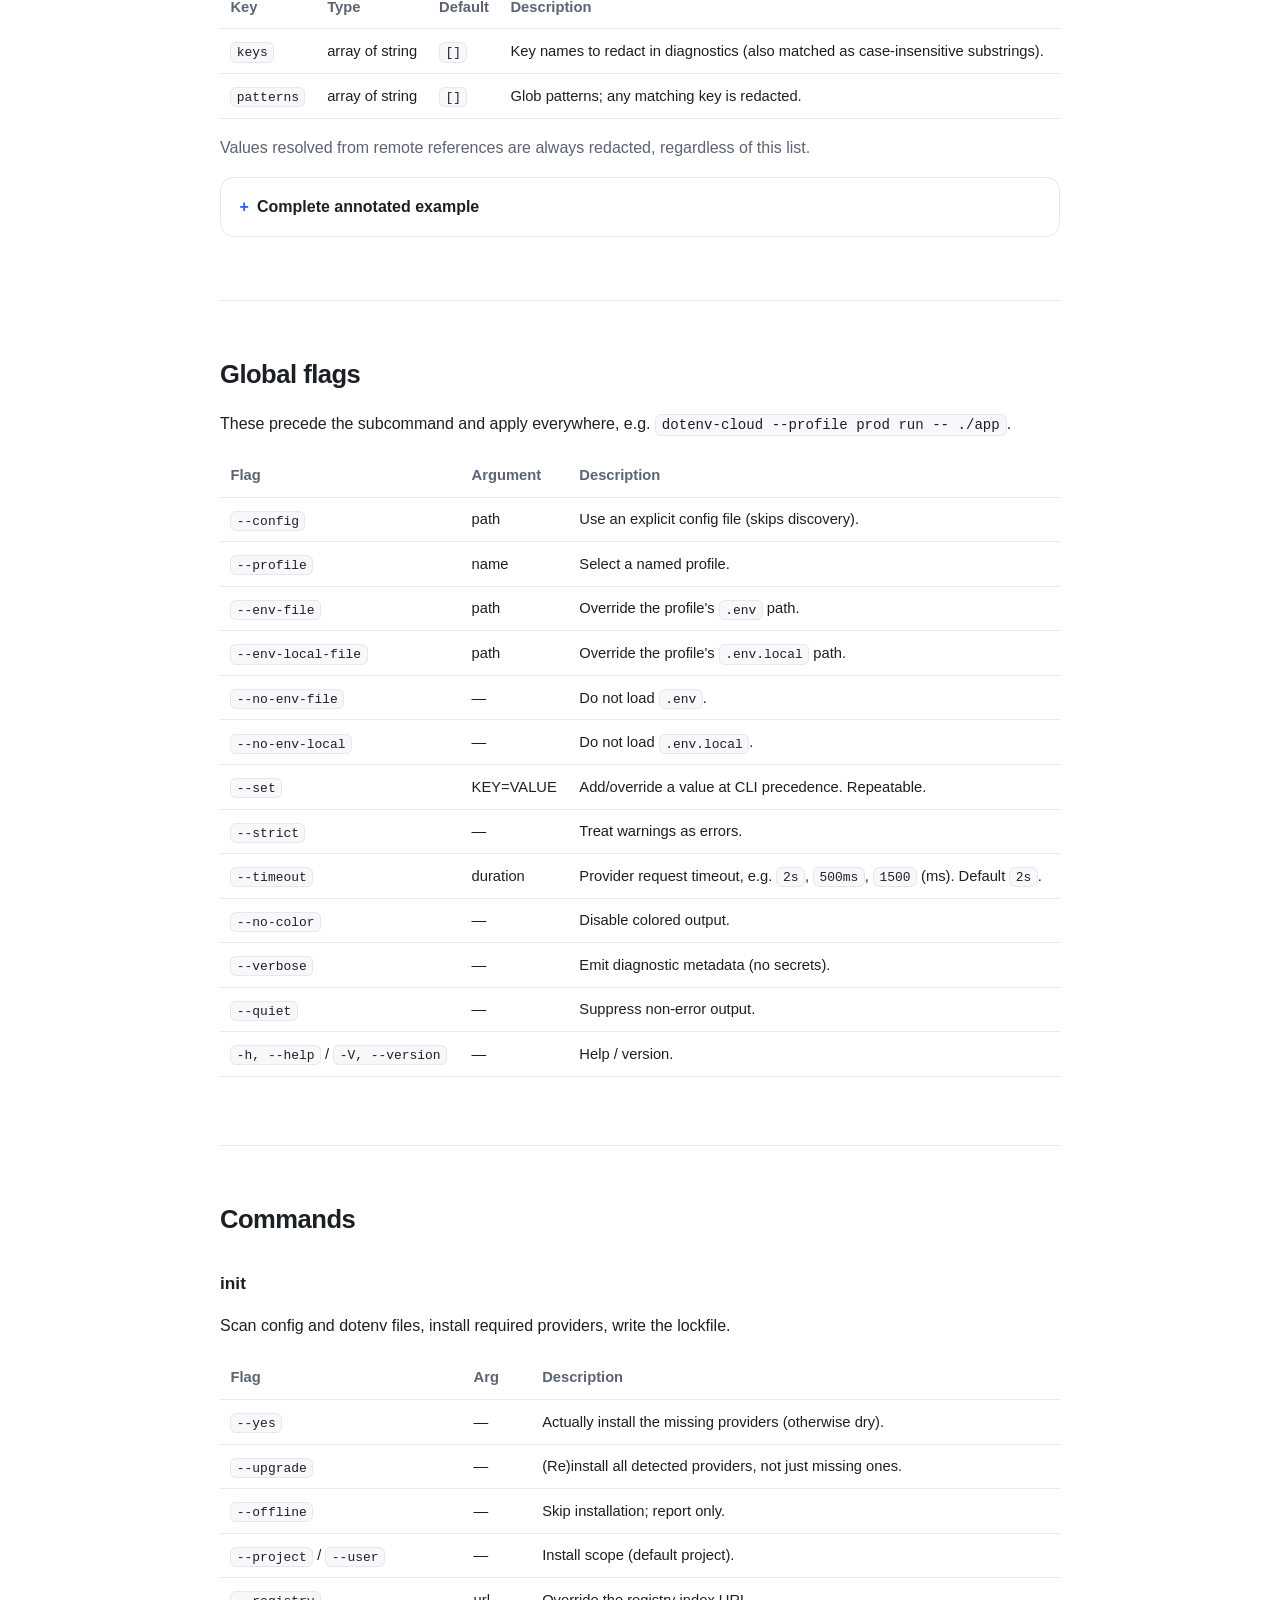
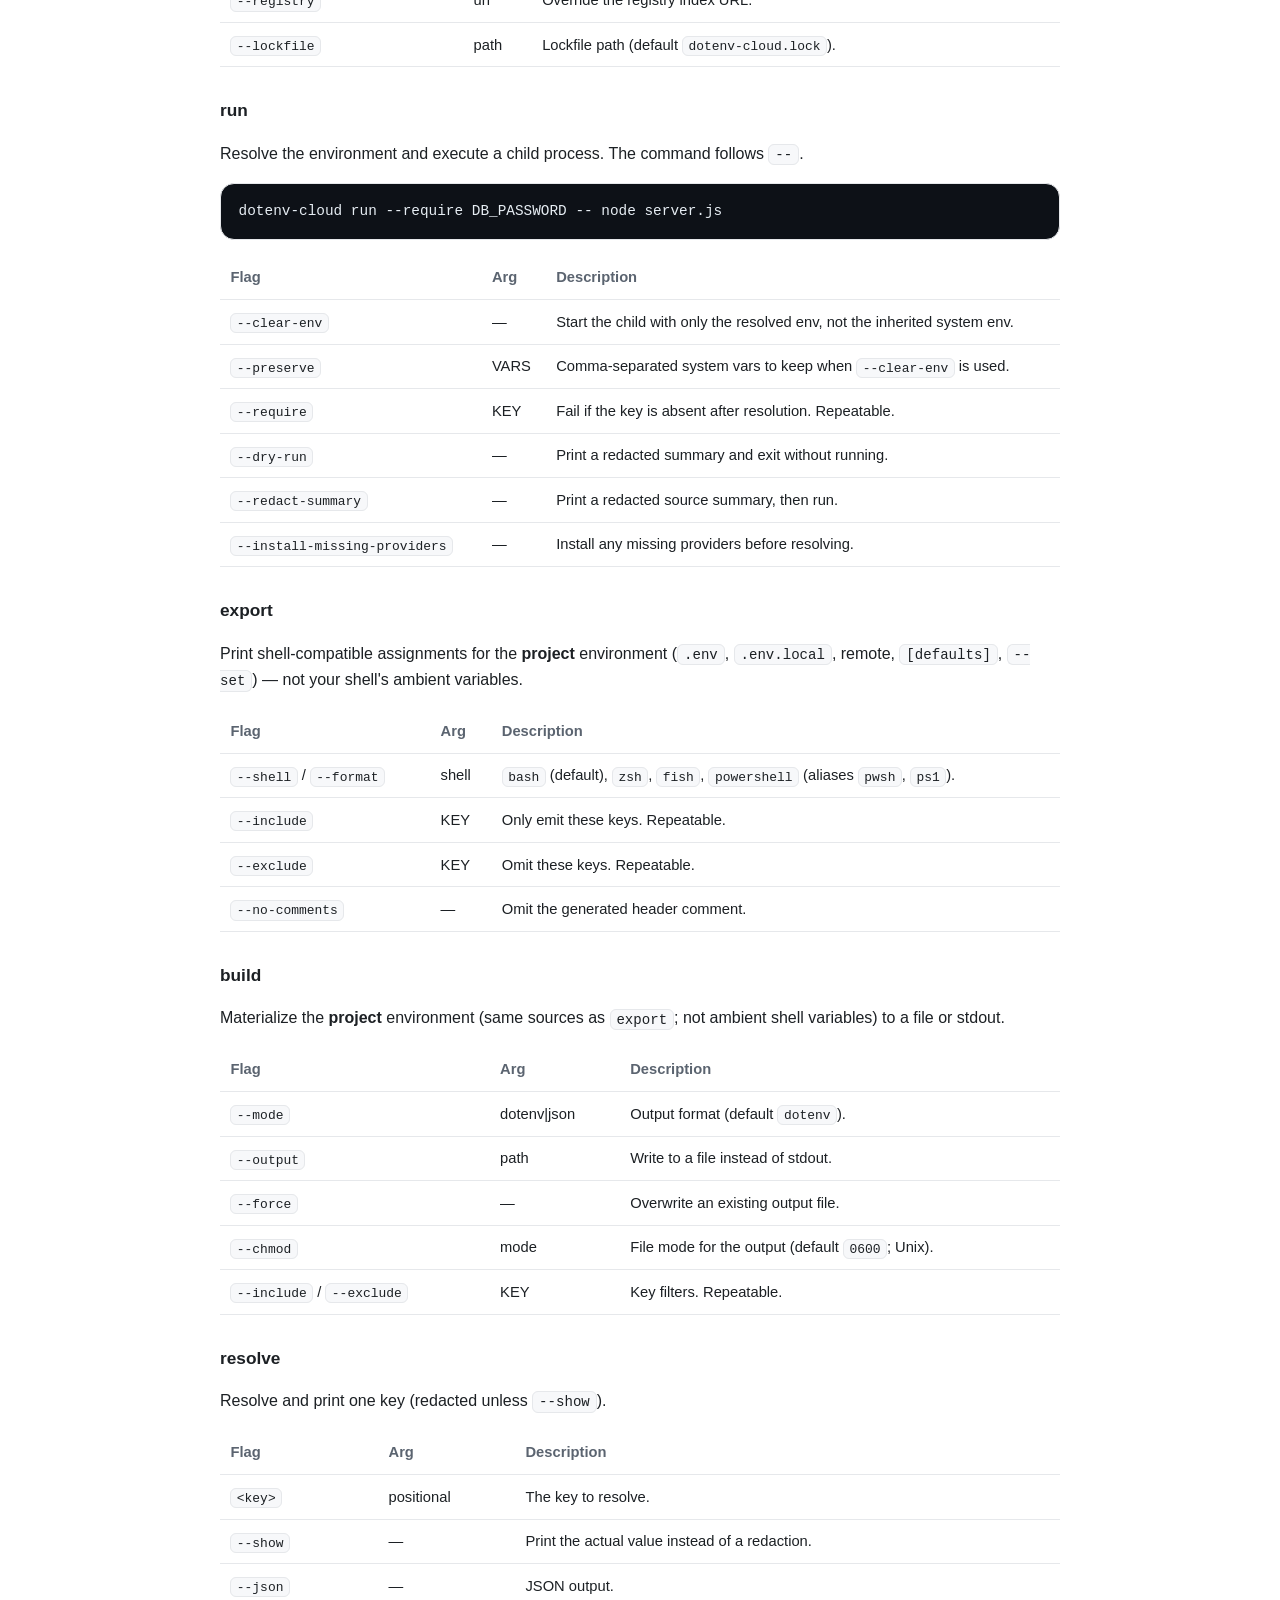
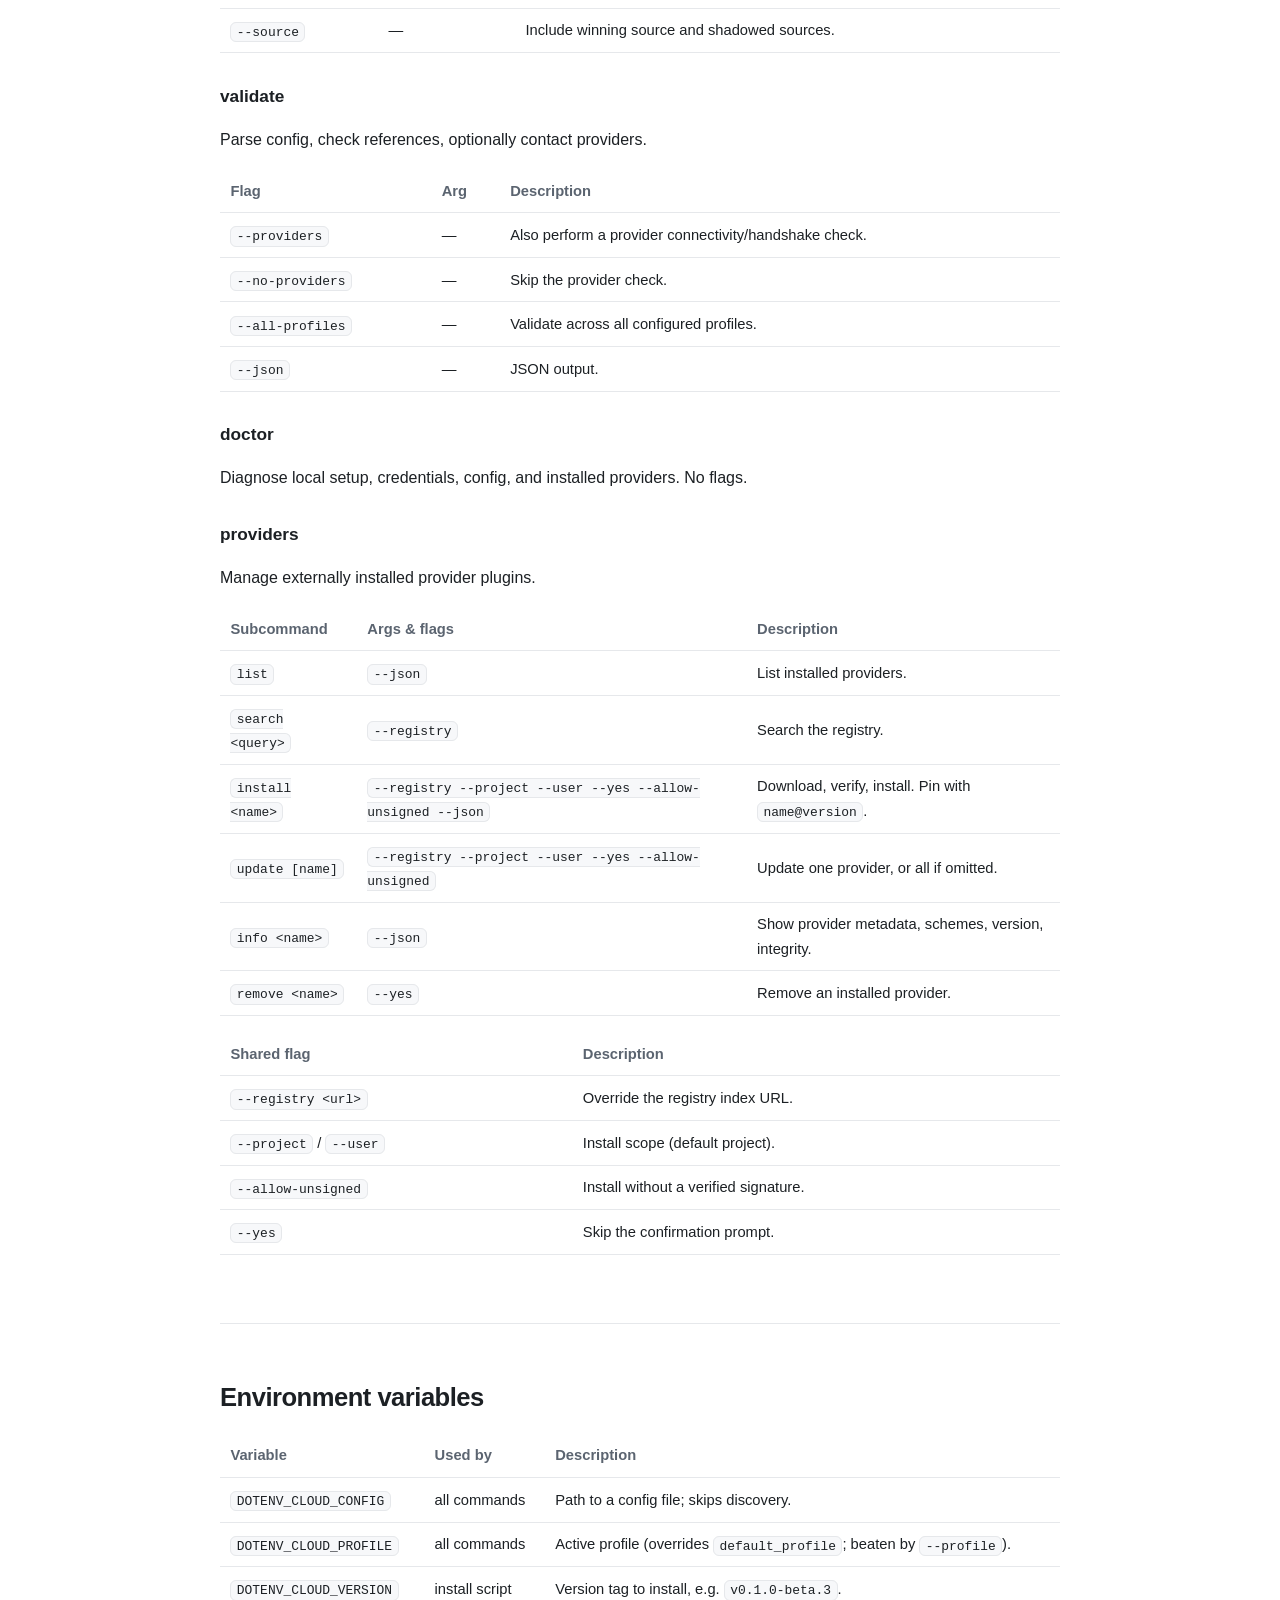
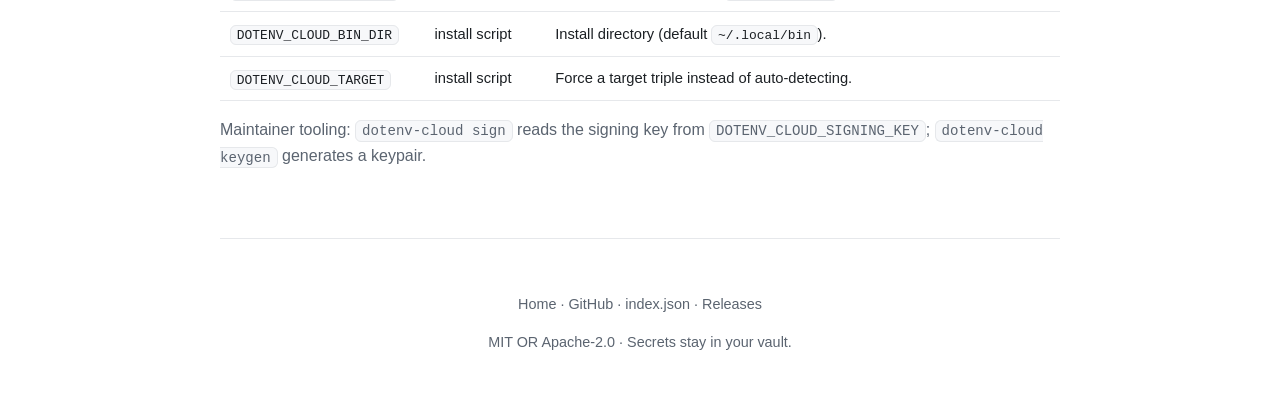
==== commit cefc09d5: "Release 0.1.0: env scoping, lockfile integrity, signing, registry, docs Bug fixes from beta testing:" ====
--- a/registry/site/reference.html
+++ b/registry/site/reference.html
@@ -87,7 +87,7 @@
     <tr><th>Identifier</th><th>Source</th></tr>
     <tr><td><code>cli</code></td><td>Values from <code>--set KEY=VALUE</code></td></tr>
     <tr><td><code>system</code></td><td>Variables already in the process environment</td></tr>
-    <tr><td><code>remote</code></td><td>Values resolved from secret references (<code>aws-sm://</code>, …)</td></tr>
+    <tr><td><code>remote</code></td><td>Values resolved from secret references (<code>aws-secrets://</code>, …)</td></tr>
     <tr><td><code>env.local</code></td><td>The profile's <code>env_local_file</code></td></tr>
     <tr><td><code>env</code></td><td>The profile's <code>env_file</code></td></tr>
     <tr><td><code>defaults</code></td><td>The <code>[defaults]</code> table</td></tr>
@@ -98,7 +98,7 @@
   <code>provider_config</code> during resolution. The <strong>core does not validate</strong>
   the keys inside these tables — they're defined by each provider. The keys below
   are what the bundled AWS provider understands (examples, not a fixed schema).</p>
-  <div class="code"><pre><span class="d"># AWS provider — schemes aws-sm, aws-ssm</span>
+  <div class="code"><pre><span class="d"># AWS provider — schemes aws-secrets, aws-ssm</span>
 [providers.aws]
 region = "us-east-1"
 profile = "default"      <span class="d"># named profile from ~/.aws (omit for the default chain)</span>
@@ -230,7 +230,9 @@
   </table>
 
   <h3 id="cmd-export">export</h3>
-  <p>Print shell-compatible assignments for the resolved environment.</p>
+  <p>Print shell-compatible assignments for the <strong>project</strong> environment
+  (<code>.env</code>, <code>.env.local</code>, remote, <code>[defaults]</code>,
+  <code>--set</code>) — not your shell's ambient variables.</p>
   <table>
     <tr><th>Flag</th><th>Arg</th><th>Description</th></tr>
     <tr><td><code>--shell</code> / <code>--format</code></td><td>shell</td><td><code>bash</code> (default), <code>zsh</code>, <code>fish</code>, <code>powershell</code> (aliases <code>pwsh</code>, <code>ps1</code>).</td></tr>
@@ -240,7 +242,8 @@
   </table>
 
   <h3 id="cmd-build">build</h3>
-  <p>Materialize the resolved environment to a file or stdout.</p>
+  <p>Materialize the <strong>project</strong> environment (same sources as
+  <code>export</code>; not ambient shell variables) to a file or stdout.</p>
   <table>
     <tr><th>Flag</th><th>Arg</th><th>Description</th></tr>
     <tr><td><code>--mode</code></td><td>dotenv|json</td><td>Output format (default <code>dotenv</code>).</td></tr>
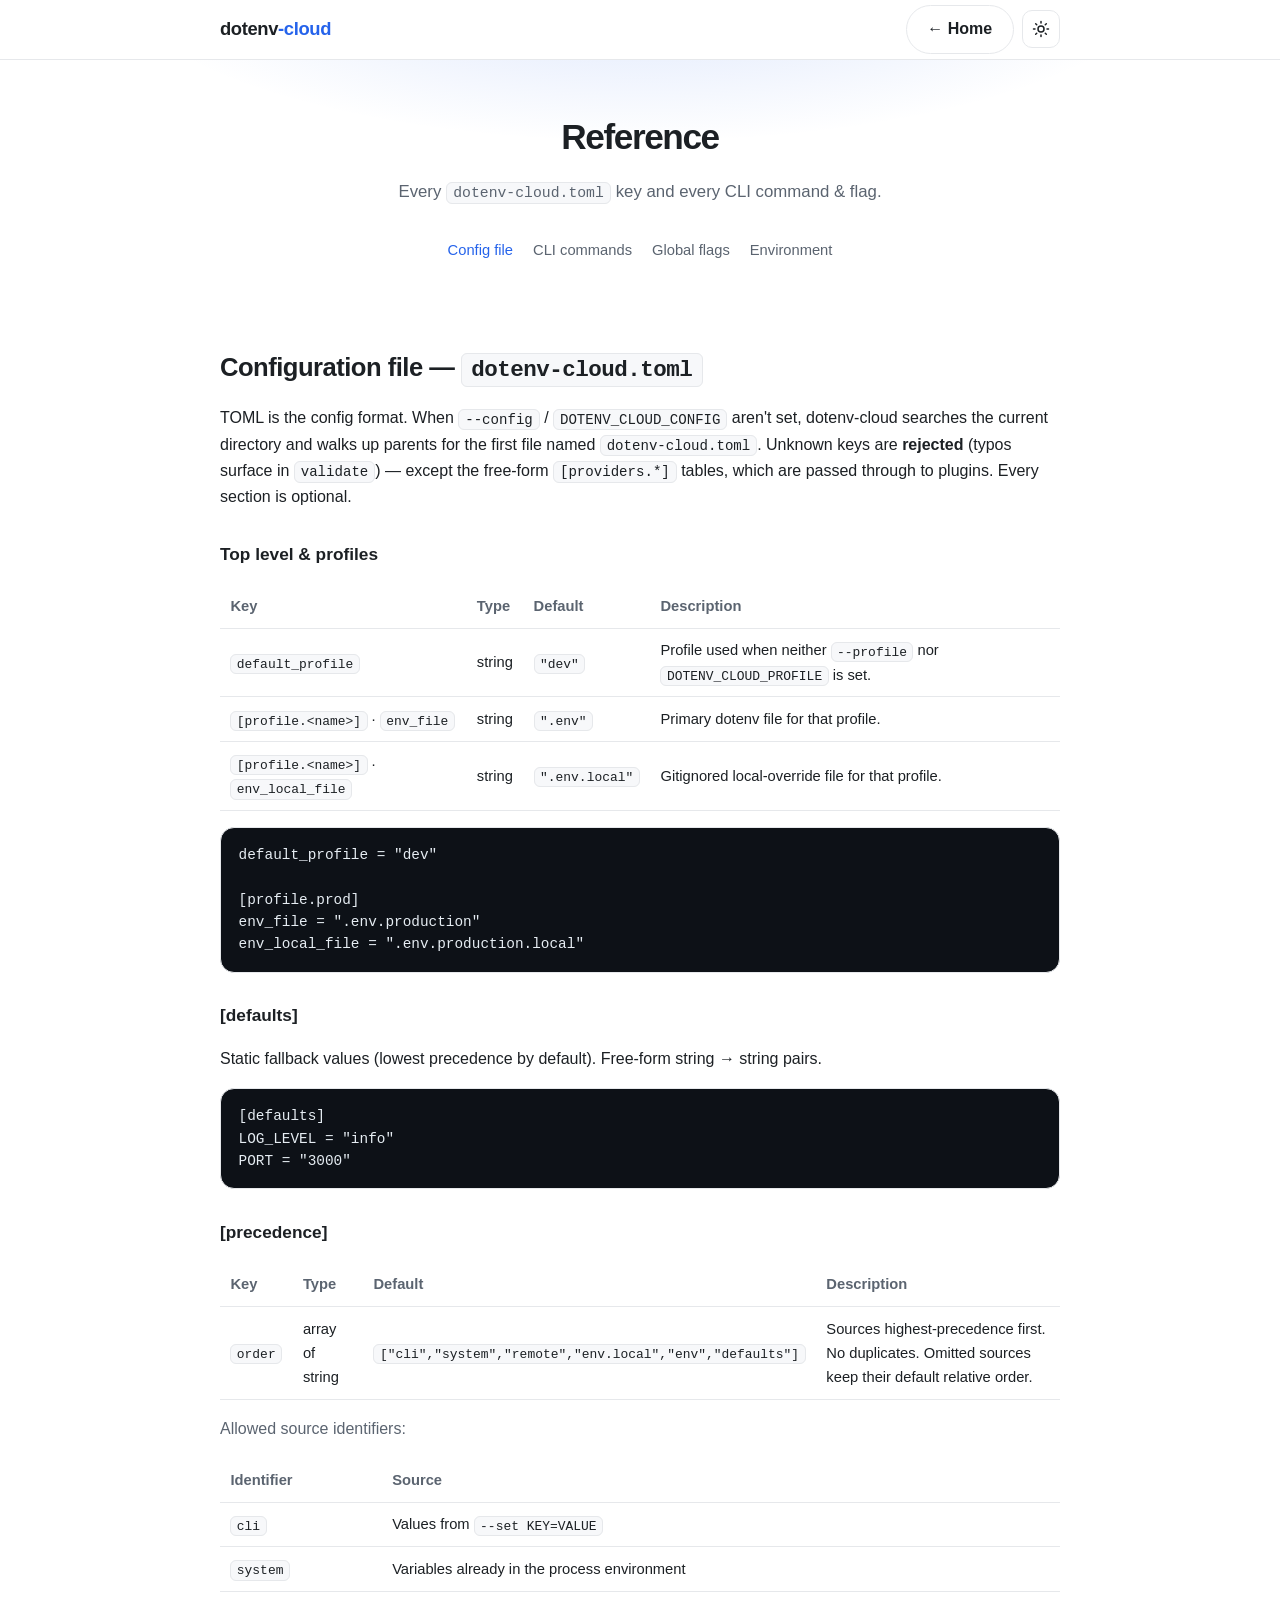
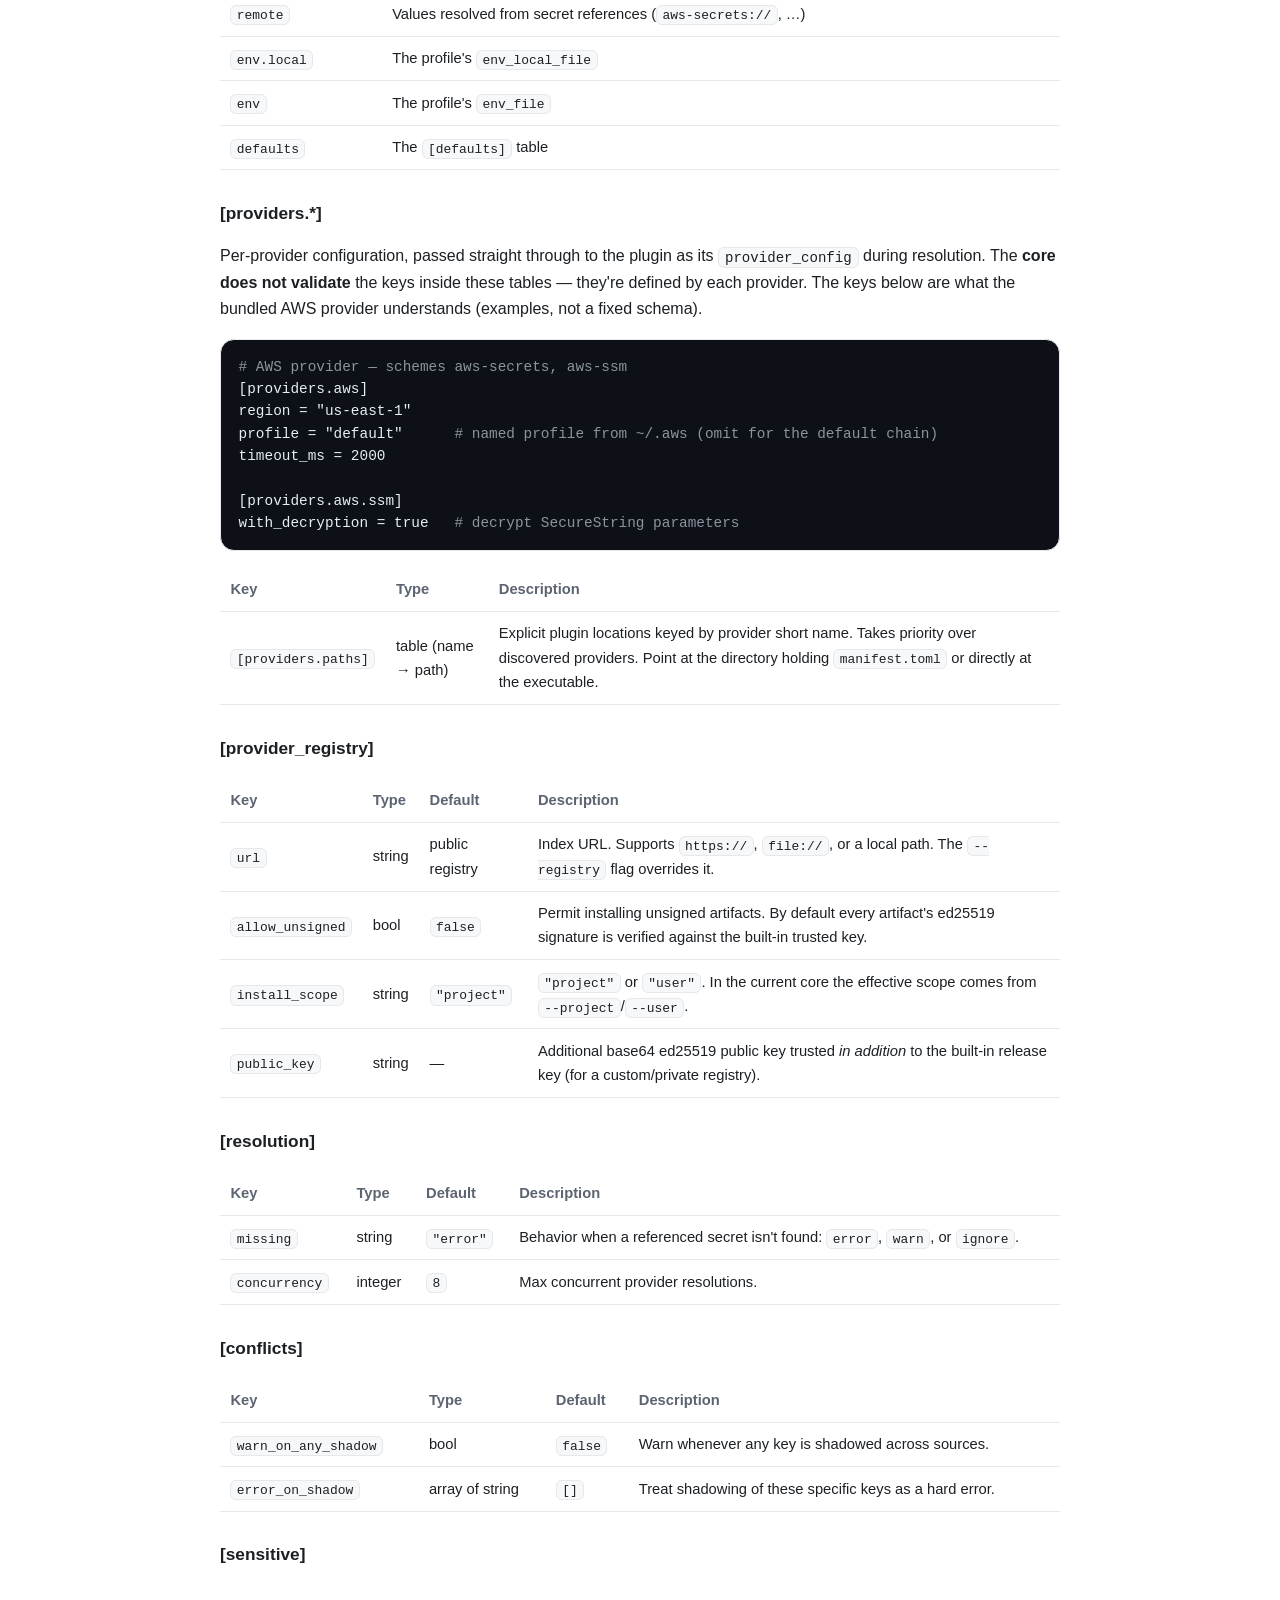
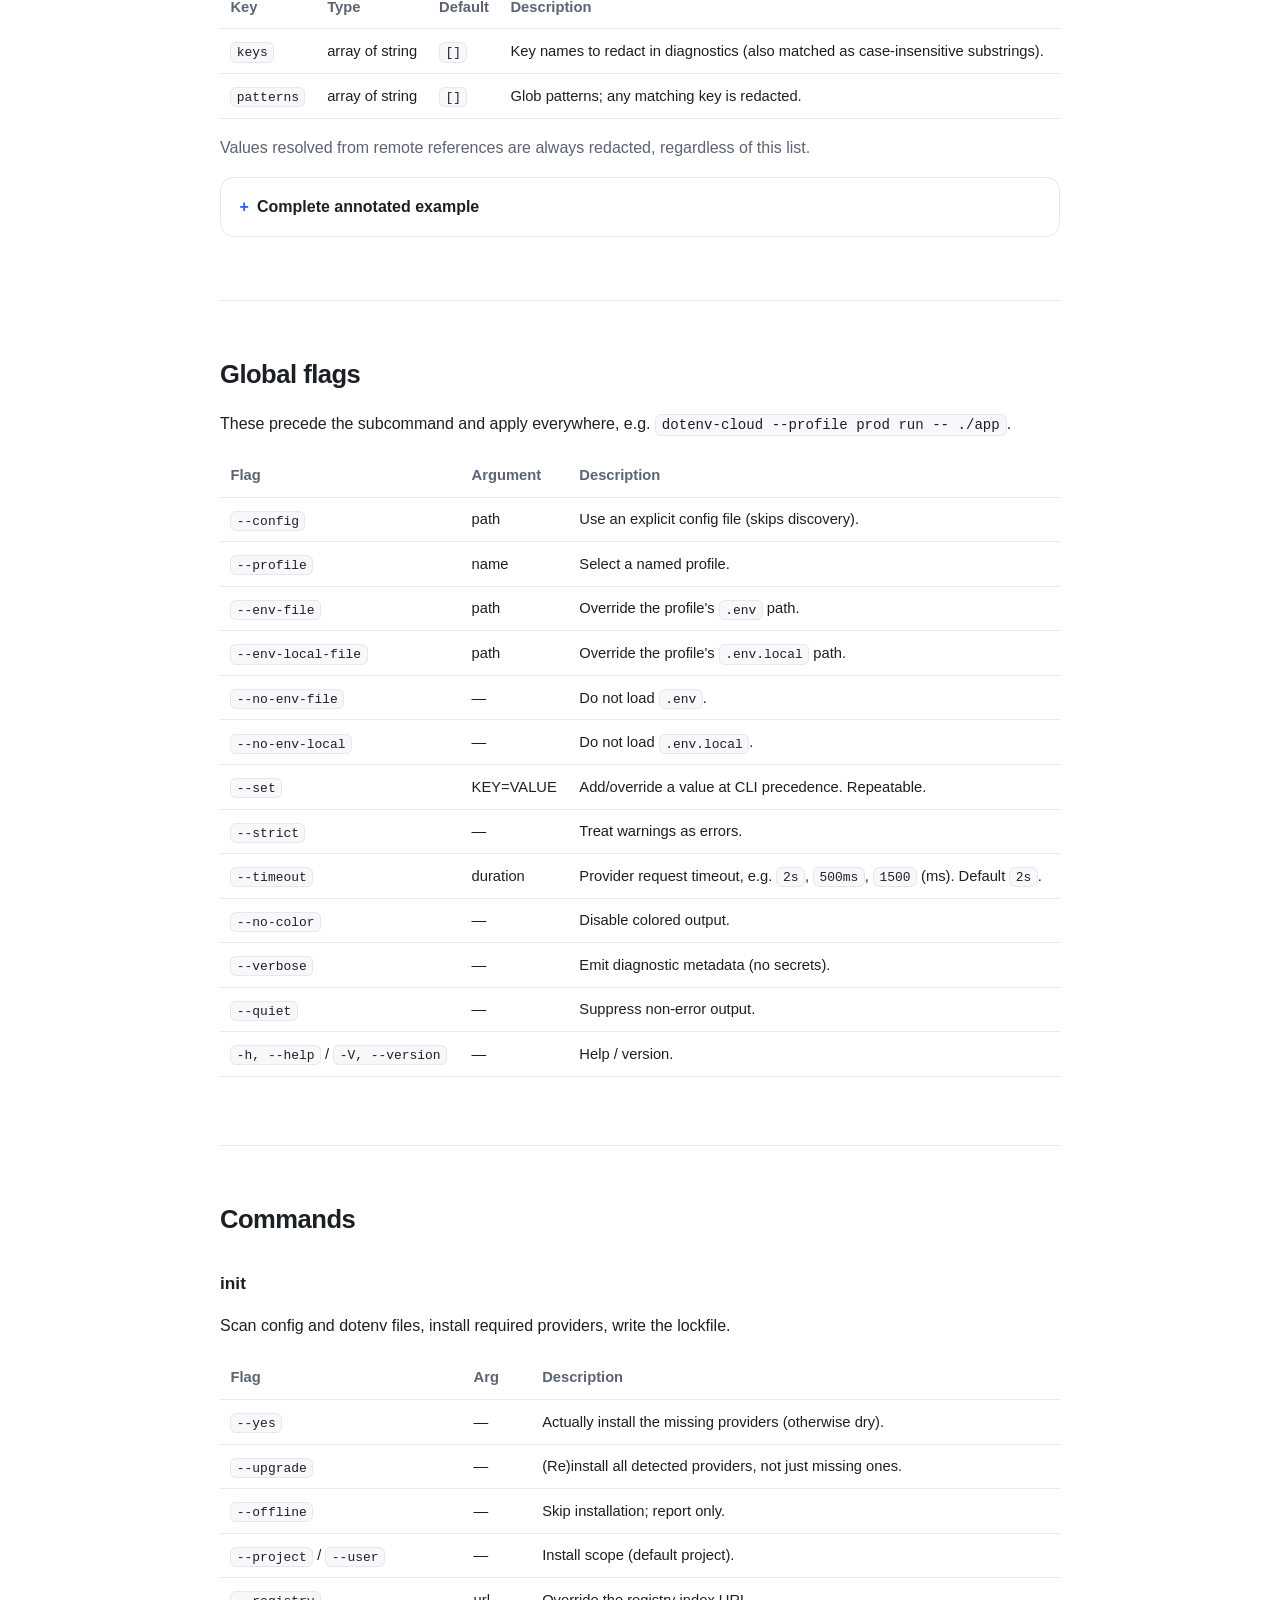
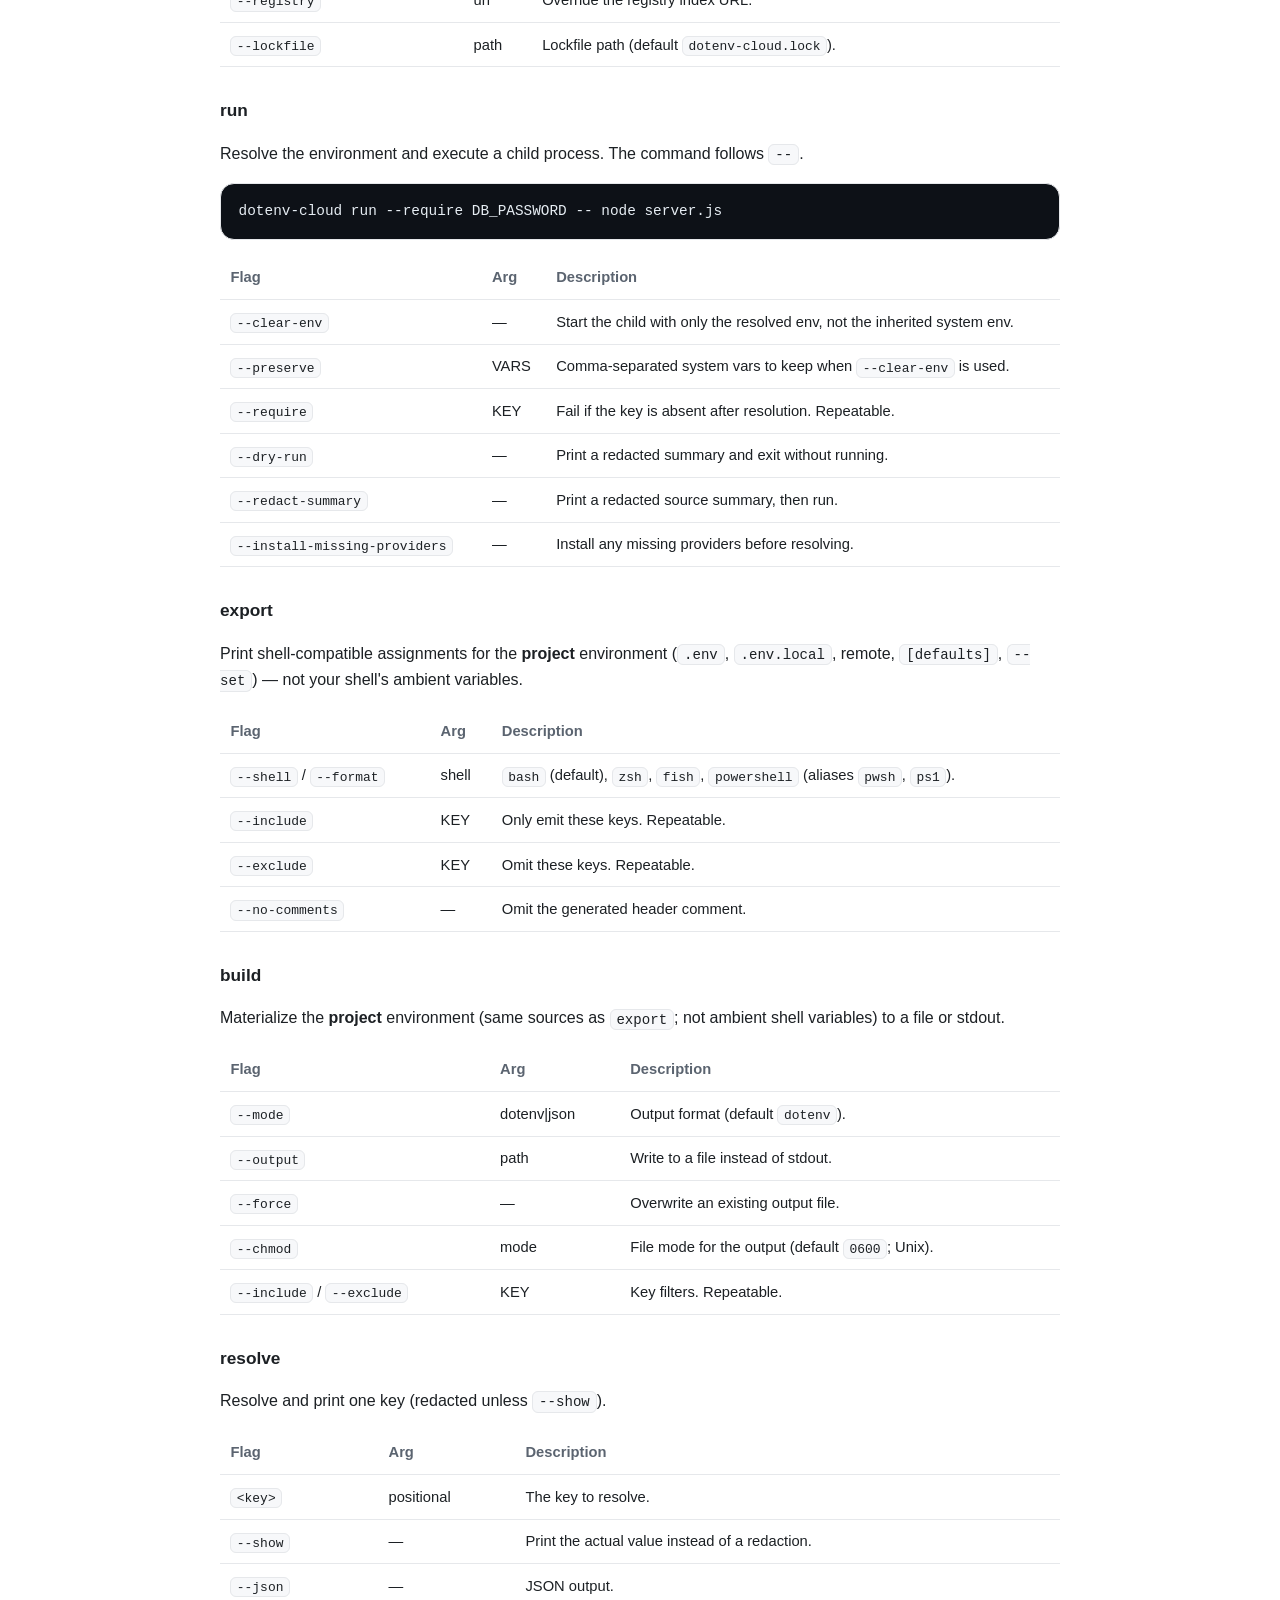
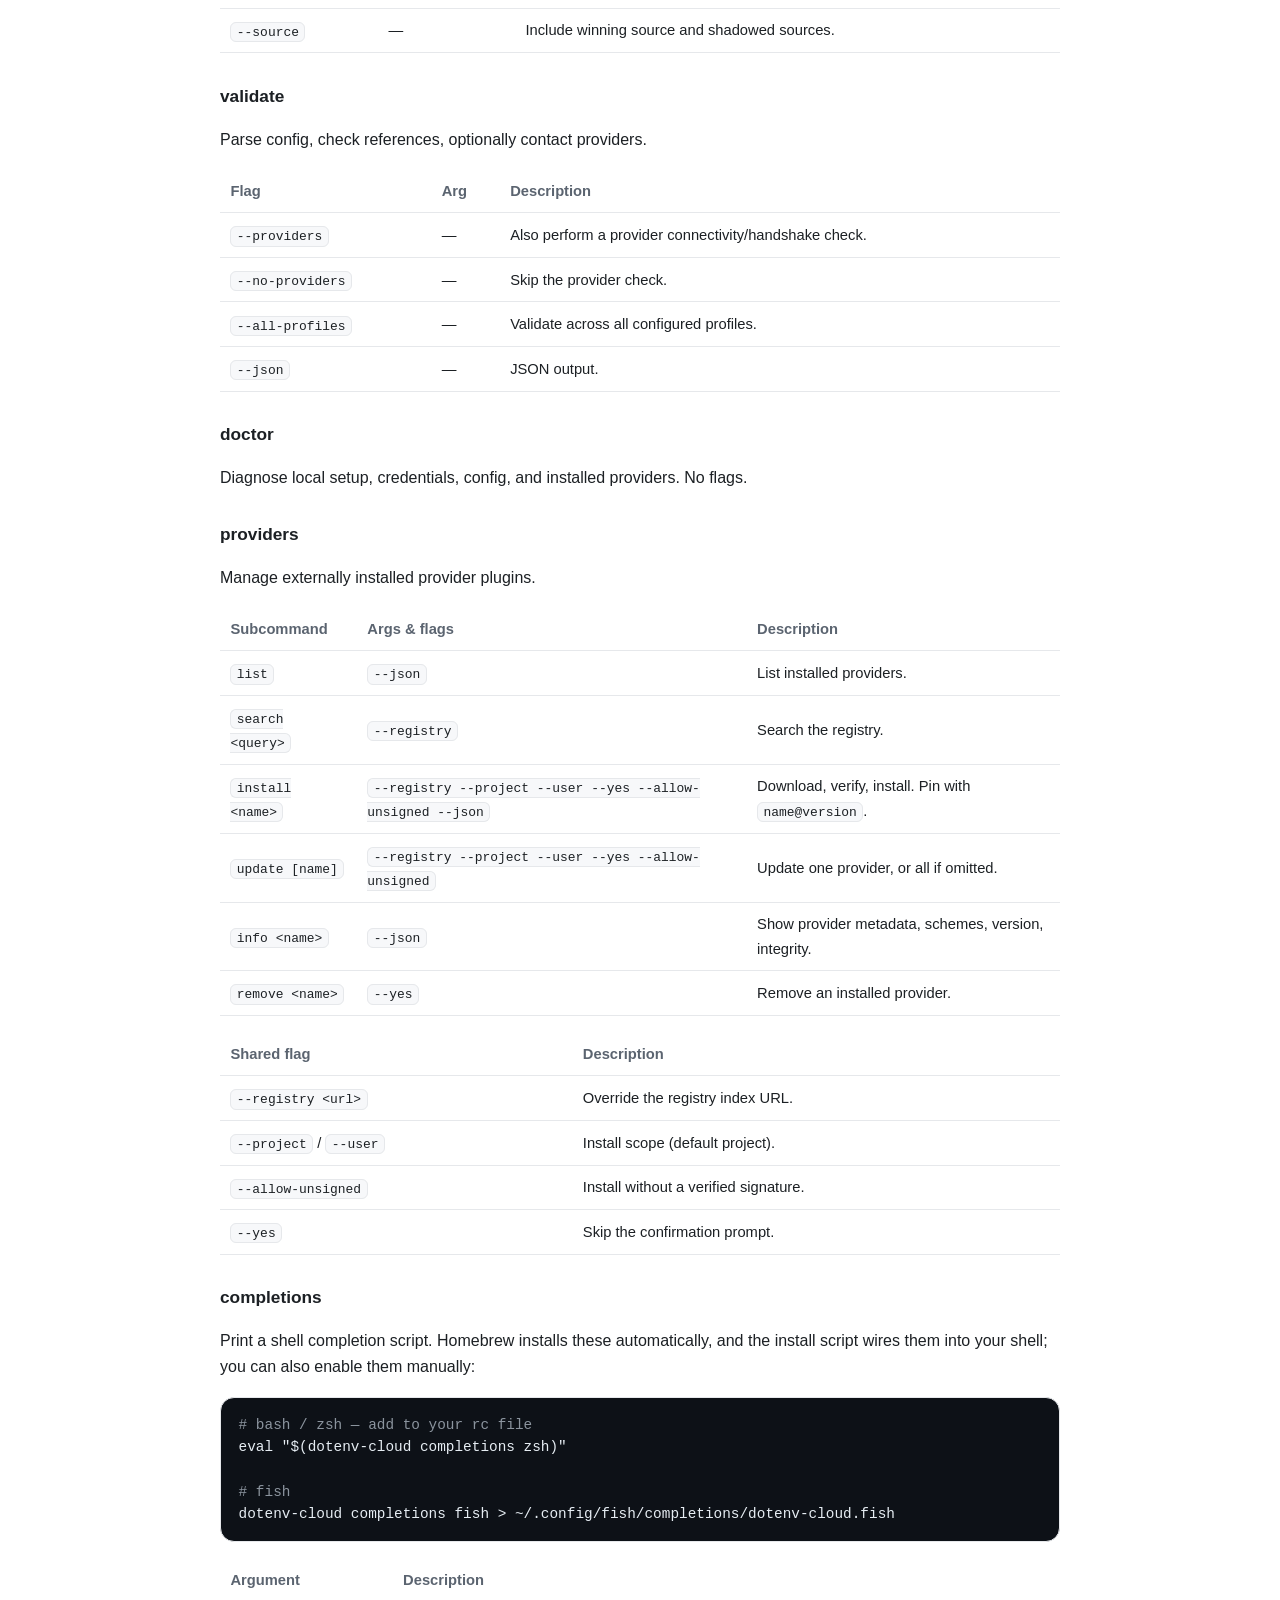
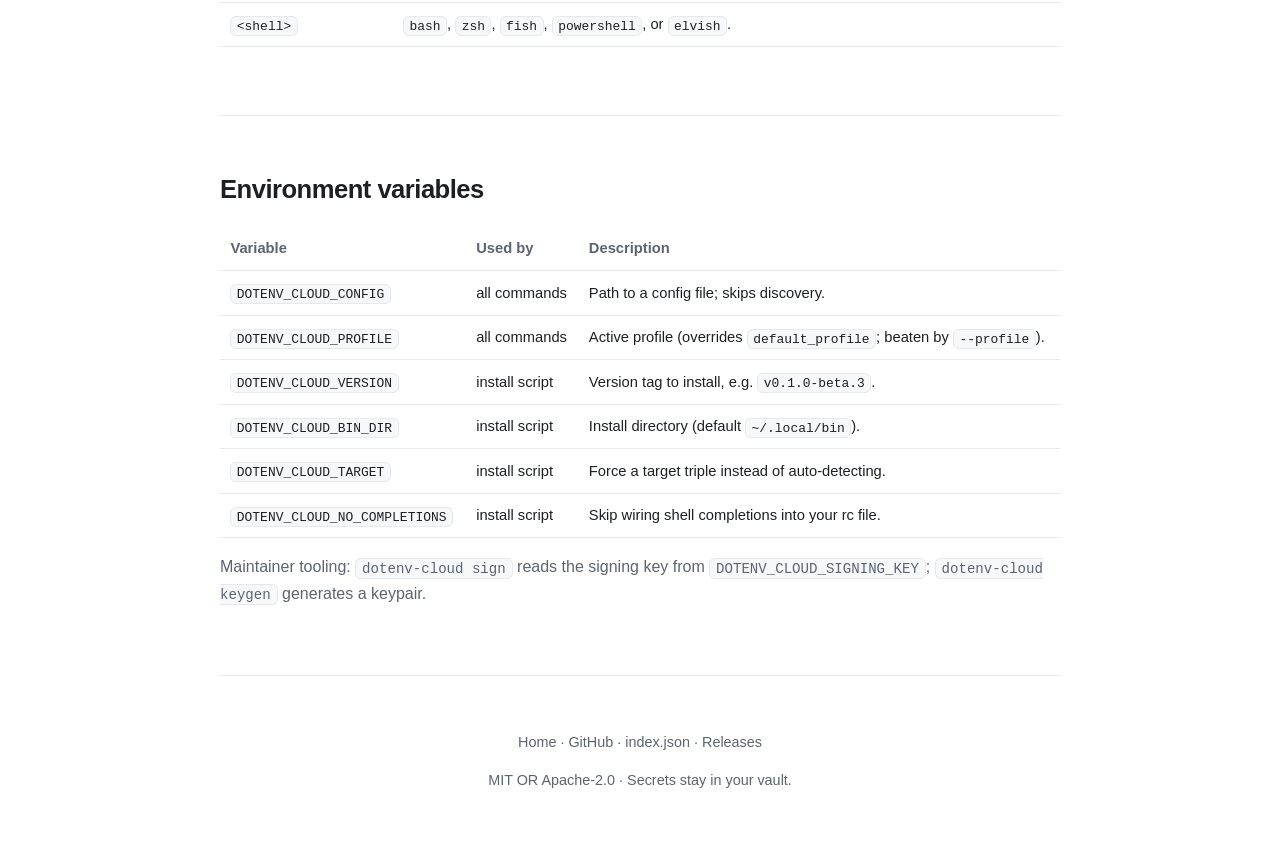
==== commit 373c9ed1: "Add shell tab-completions (Tier 1) - New 'dotenv-cloud completions <shell>' subcommand via clap_comp" ====
--- a/registry/site/reference.html
+++ b/registry/site/reference.html
@@ -294,6 +294,20 @@
     <tr><td><code>--allow-unsigned</code></td><td>Install without a verified signature.</td></tr>
     <tr><td><code>--yes</code></td><td>Skip the confirmation prompt.</td></tr>
   </table>
+
+  <h3 id="cmd-completions">completions</h3>
+  <p>Print a shell completion script. Homebrew installs these automatically, and
+  the install script wires them into your shell; you can also enable them
+  manually:</p>
+  <div class="code"><pre><span class="d"># bash / zsh — add to your rc file</span>
+eval "$(dotenv-cloud completions zsh)"
+
+<span class="d"># fish</span>
+dotenv-cloud completions fish > ~/.config/fish/completions/dotenv-cloud.fish</pre></div>
+  <table>
+    <tr><th>Argument</th><th>Description</th></tr>
+    <tr><td><code>&lt;shell&gt;</code></td><td><code>bash</code>, <code>zsh</code>, <code>fish</code>, <code>powershell</code>, or <code>elvish</code>.</td></tr>
+  </table>
 </section>
 
 <!-- ============================== ENV ============================== -->
@@ -306,6 +320,7 @@
     <tr><td><code>DOTENV_CLOUD_VERSION</code></td><td>install script</td><td>Version tag to install, e.g. <code>v0.1.0-beta.3</code>.</td></tr>
     <tr><td><code>DOTENV_CLOUD_BIN_DIR</code></td><td>install script</td><td>Install directory (default <code>~/.local/bin</code>).</td></tr>
     <tr><td><code>DOTENV_CLOUD_TARGET</code></td><td>install script</td><td>Force a target triple instead of auto-detecting.</td></tr>
+    <tr><td><code>DOTENV_CLOUD_NO_COMPLETIONS</code></td><td>install script</td><td>Skip wiring shell completions into your rc file.</td></tr>
   </table>
   <p class="muted">Maintainer tooling: <code>dotenv-cloud sign</code> reads the signing key from
   <code>DOTENV_CLOUD_SIGNING_KEY</code>; <code>dotenv-cloud keygen</code> generates a keypair.</p>
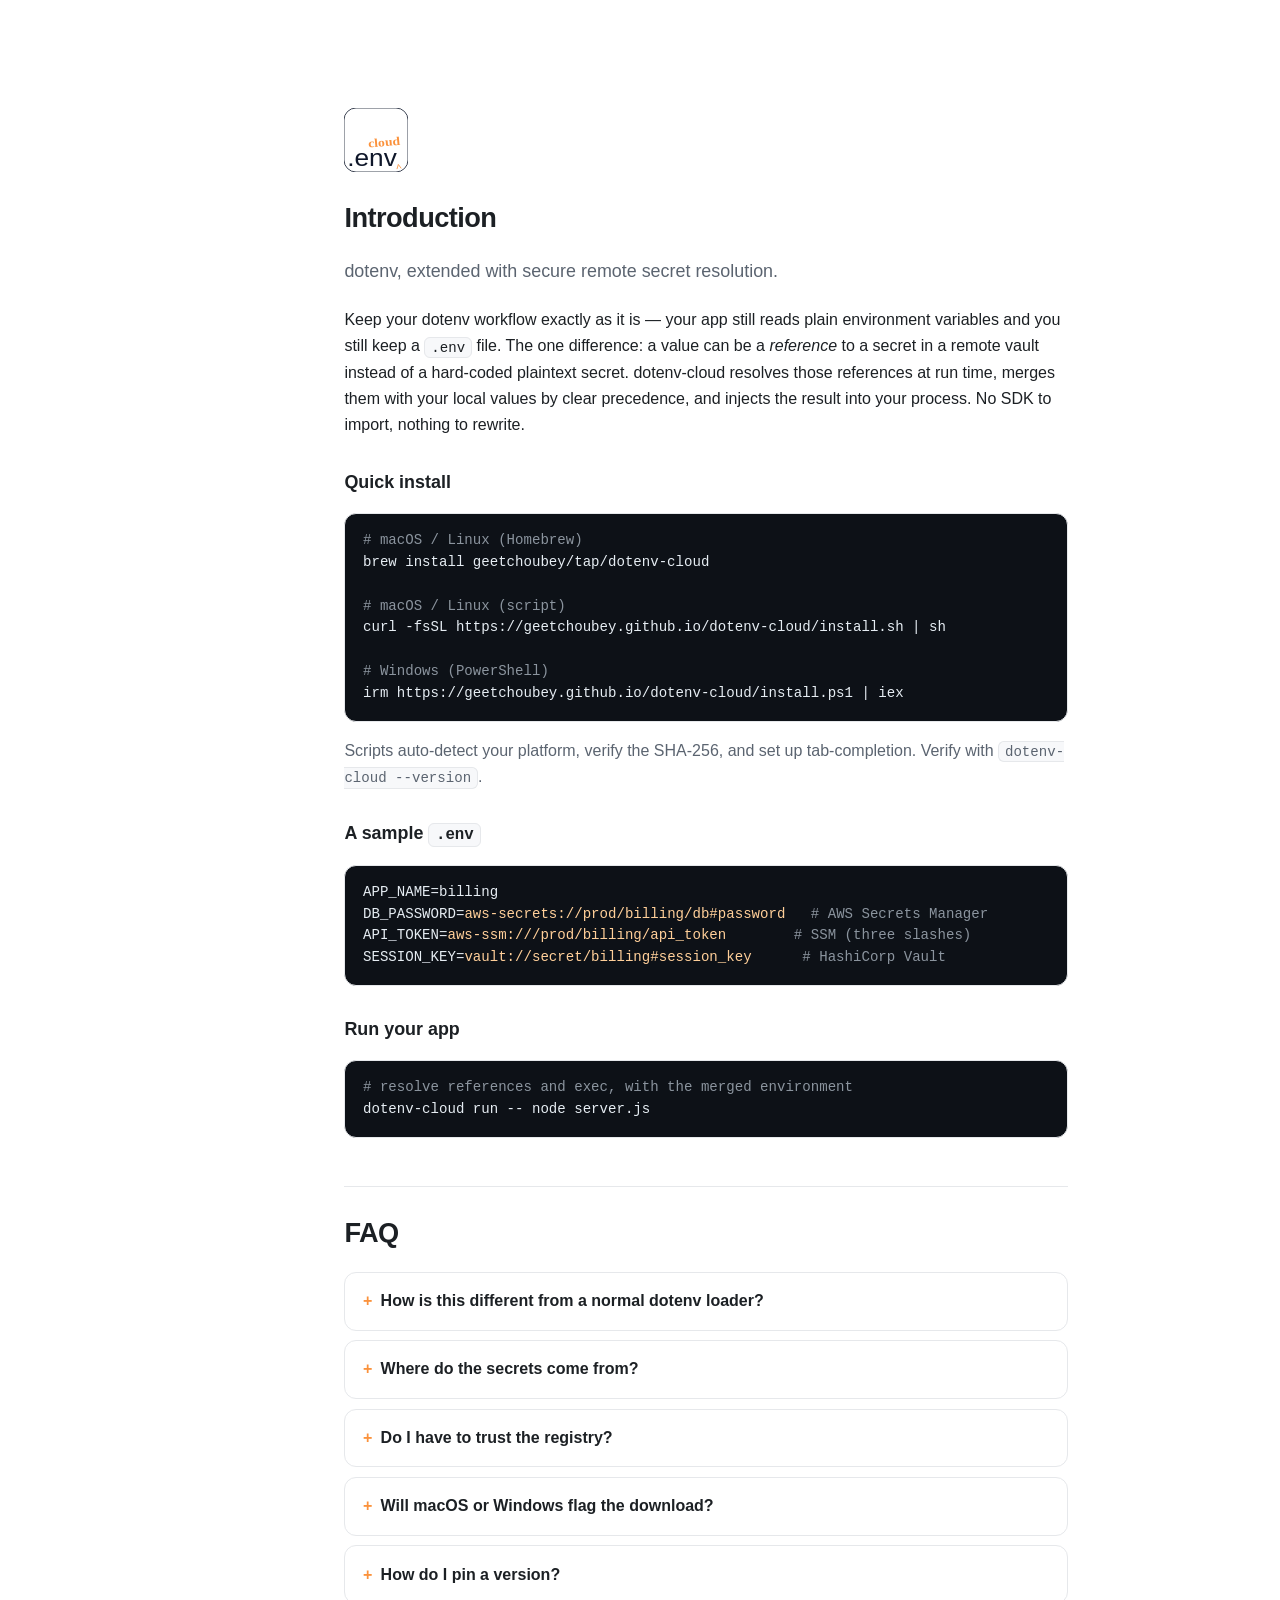
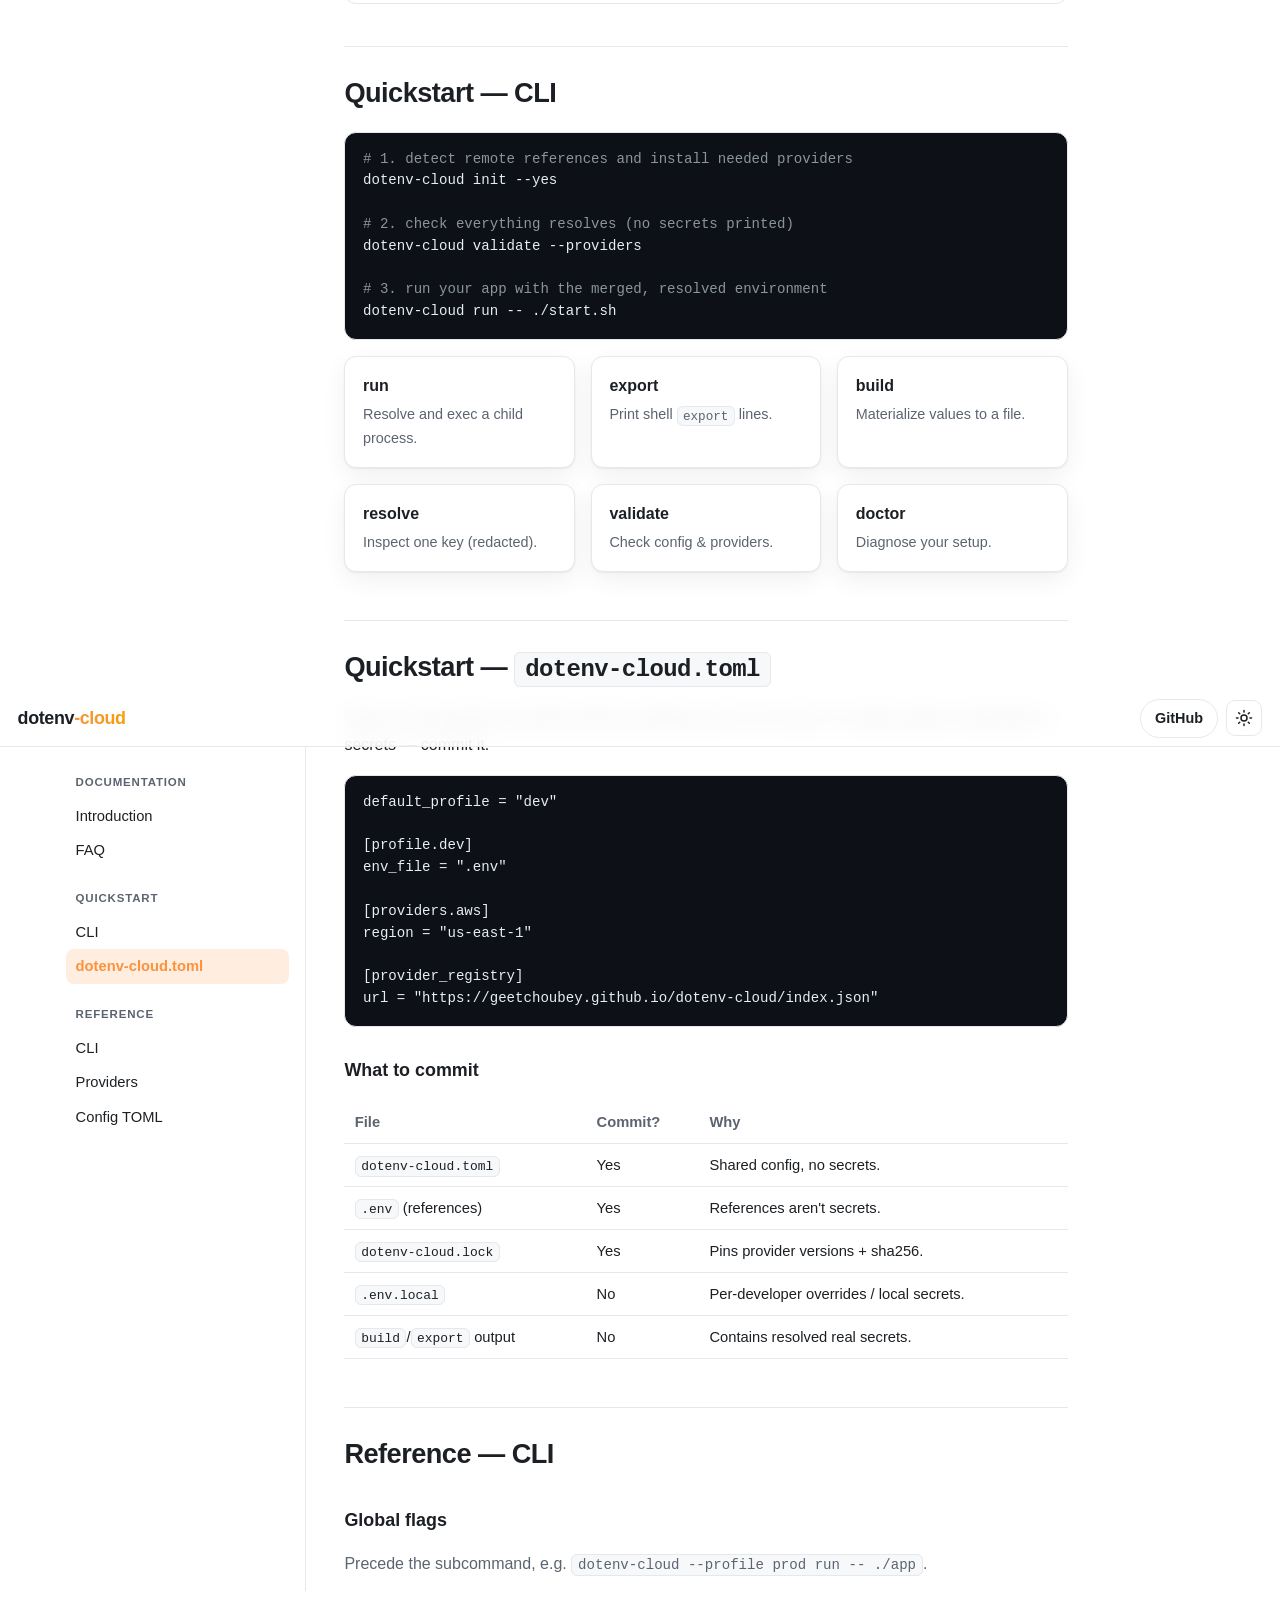
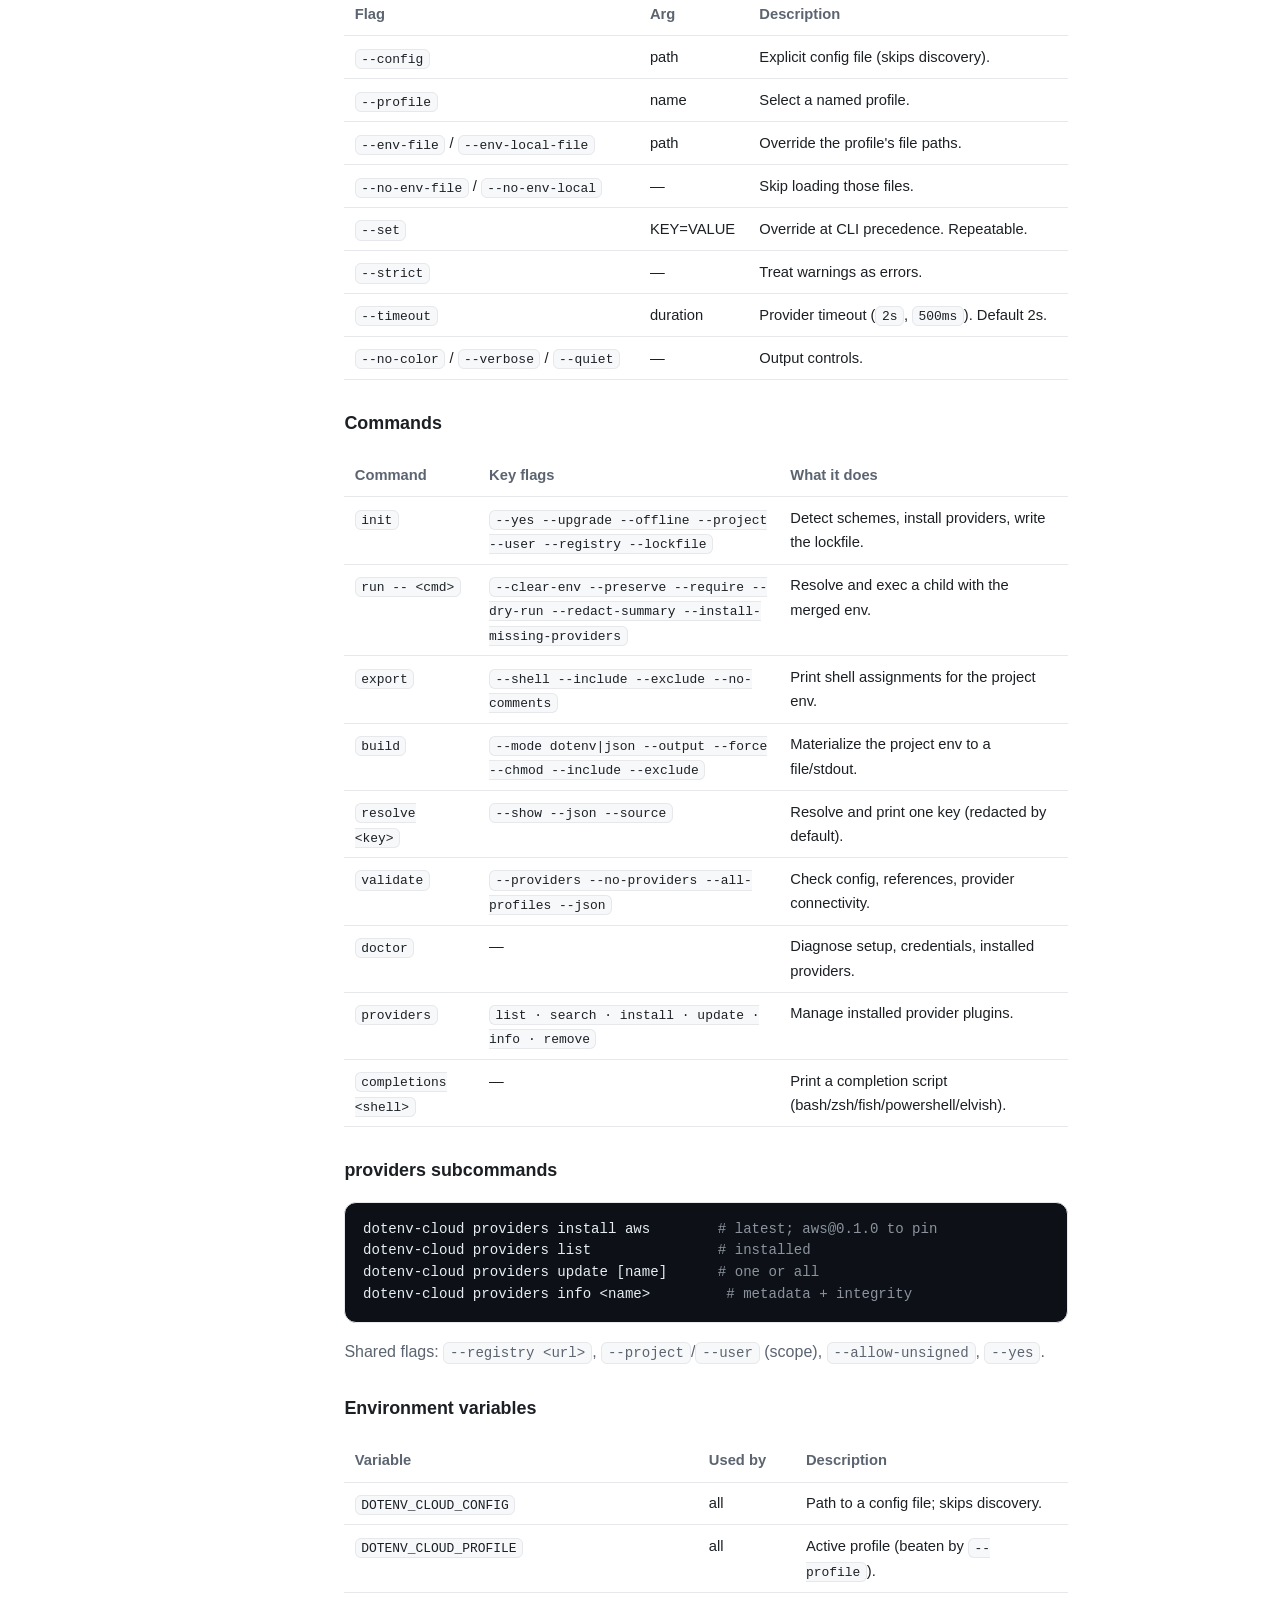
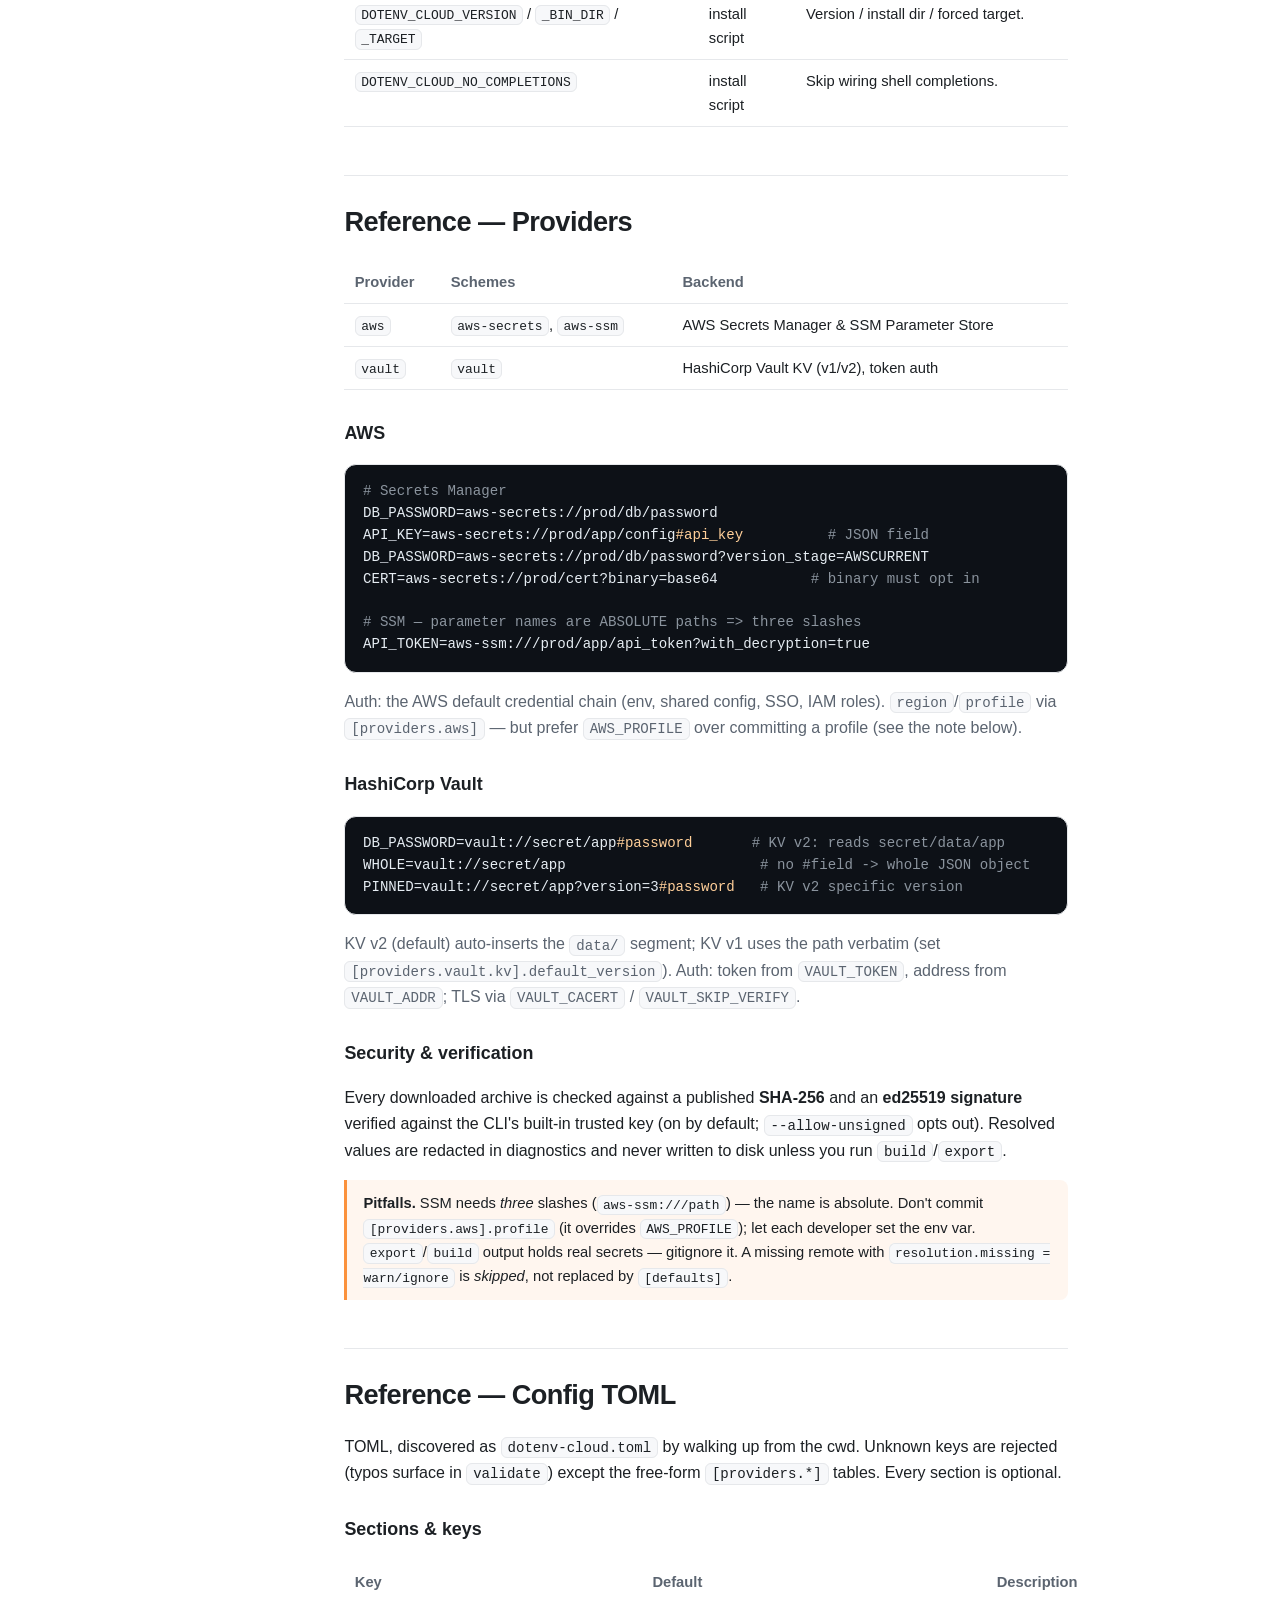
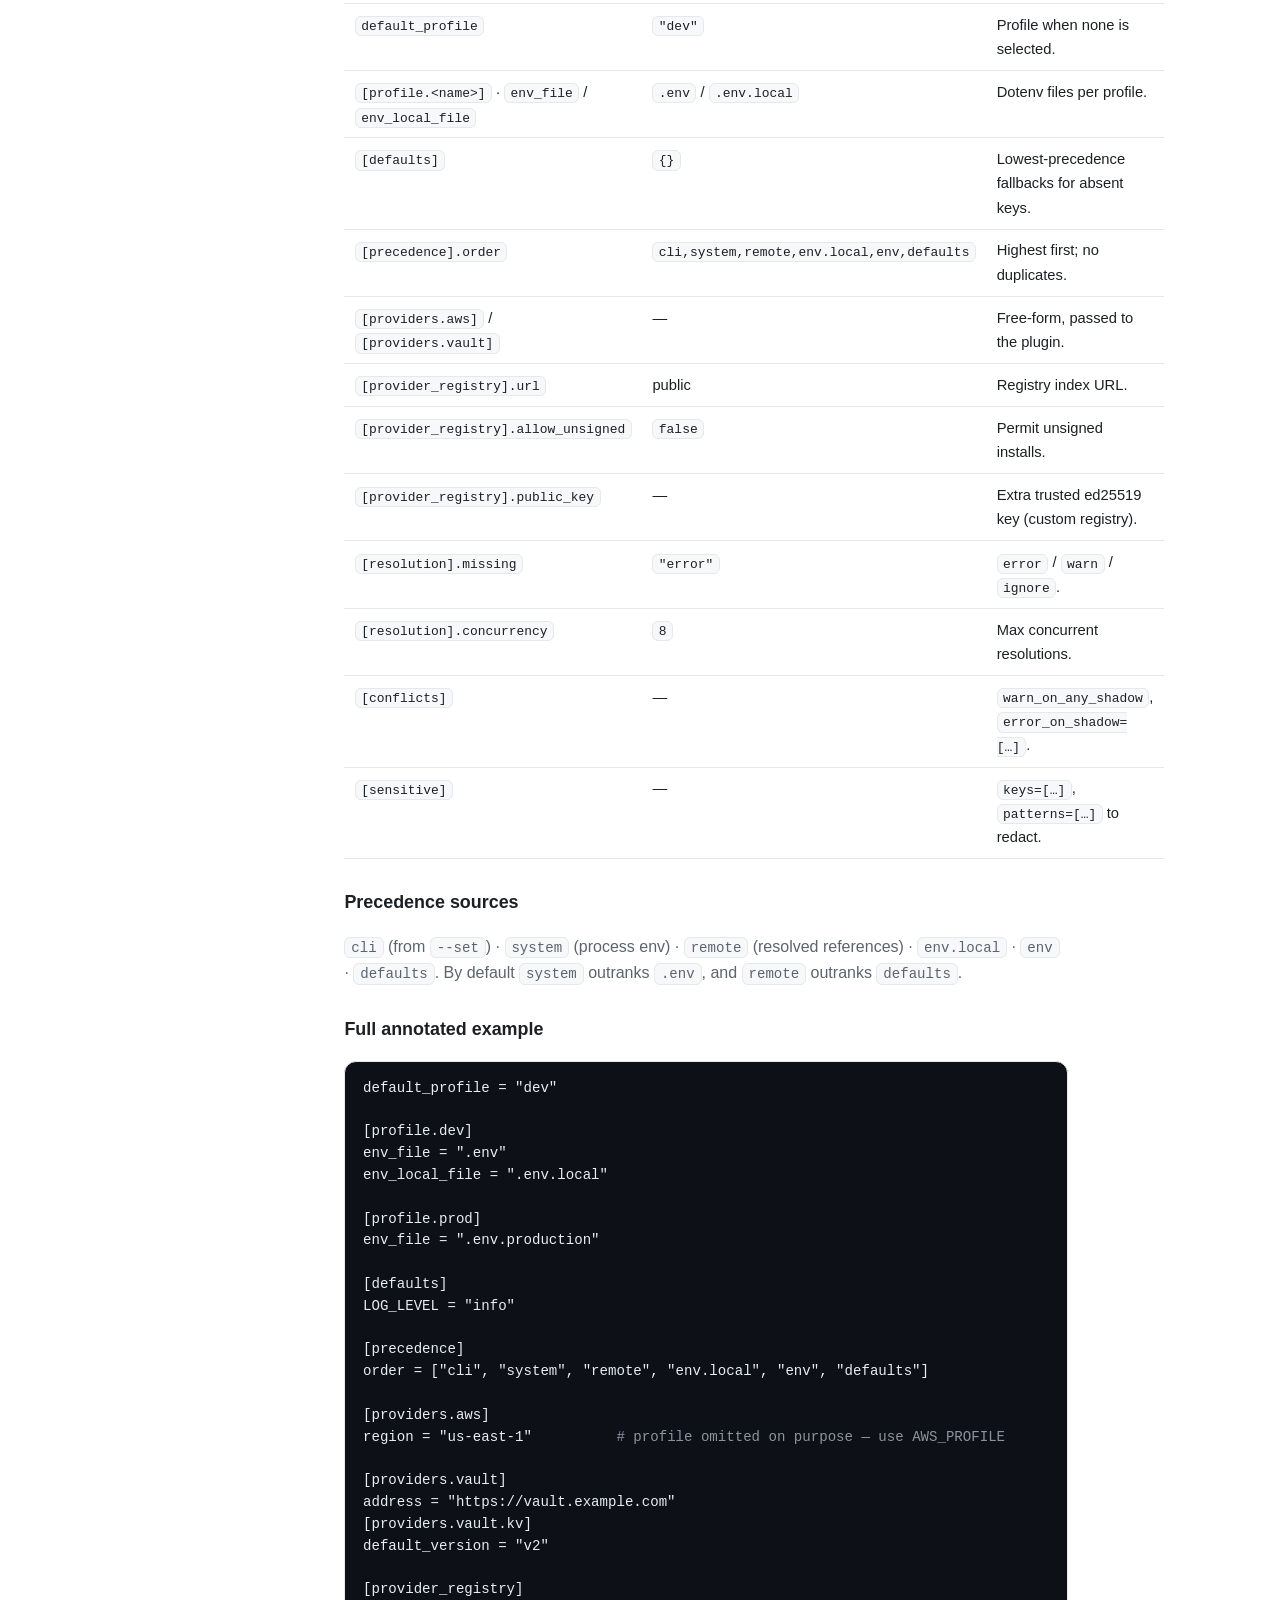
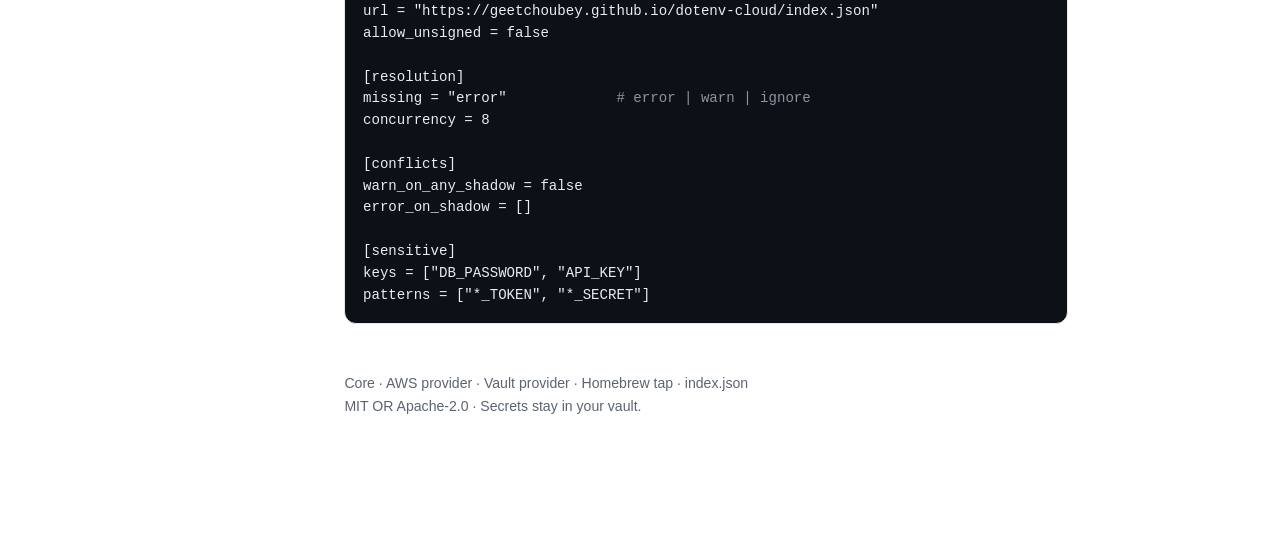
==== commit 4f01af76: "site: orange theme, sidebar docs layout + mobile drawer, favicons/logo; add onboarding skill" ====
--- a/registry/site/reference.html
+++ b/registry/site/reference.html
@@ -3,343 +3,13 @@
 <head>
 <meta charset="utf-8">
 <meta name="viewport" content="width=device-width, initial-scale=1">
-<title>dotenv-cloud — configuration &amp; CLI reference</title>
-<meta name="description" content="Complete reference for the dotenv-cloud.toml config file and every CLI command and flag.">
-<meta name="color-scheme" content="light dark">
-<link rel="stylesheet" href="./style.css">
-<script>
-  (function () {
-    try {
-      var t = localStorage.getItem("theme");
-      if (t === "dark" || t === "light") document.documentElement.setAttribute("data-theme", t);
-    } catch (e) {}
-  })();
-</script>
+<title>dotenv-cloud — reference</title>
+<link rel="icon" href="./favicon.ico" sizes="any">
+<!-- The reference now lives in the unified docs page. -->
+<meta http-equiv="refresh" content="0; url=./index.html#ref-cli">
+<link rel="canonical" href="./index.html#ref-cli">
 </head>
 <body>
-
-<header class="bar">
-  <div class="wrap">
-    <a class="brand" href="./index.html">dotenv<span>-cloud</span></a>
-    <div class="bar-right">
-      <a class="btn secondary" href="./index.html">← Home</a>
-      <button class="icon-btn theme-toggle" type="button" aria-label="Toggle dark mode" title="Toggle theme">
-        <svg class="sun" viewBox="0 0 24 24" fill="none" stroke="currentColor" stroke-width="2" stroke-linecap="round"><circle cx="12" cy="12" r="4"/><path d="M12 2v2M12 20v2M4.9 4.9l1.4 1.4M17.7 17.7l1.4 1.4M2 12h2M20 12h2M4.9 19.1l1.4-1.4M17.7 6.3l1.4-1.4"/></svg>
-        <svg class="moon" viewBox="0 0 24 24" fill="none" stroke="currentColor" stroke-width="2" stroke-linecap="round" stroke-linejoin="round"><path d="M21 12.8A9 9 0 1 1 11.2 3a7 7 0 0 0 9.8 9.8z"/></svg>
-      </button>
-    </div>
-  </div>
-</header>
-
-<a id="top"></a>
-<div class="hero" style="padding:3rem 0 2rem">
-  <div class="wrap">
-    <h1 class="logo" style="font-size:2.2rem">Reference</h1>
-    <p class="tagline" style="font-size:1.05rem">Every <code>dotenv-cloud.toml</code> key and every CLI command &amp; flag.</p>
-    <nav class="toc">
-      <a href="#config">Config file</a>
-      <a href="#cli">CLI commands</a>
-      <a href="#global">Global flags</a>
-      <a href="#env">Environment</a>
-    </nav>
-  </div>
-</div>
-
-<main class="wrap">
-
-<!-- ============================== CONFIG ============================== -->
-<section id="config">
-  <h2>Configuration file — <code>dotenv-cloud.toml</code></h2>
-  <p>TOML is the config format. When <code>--config</code> / <code>DOTENV_CLOUD_CONFIG</code>
-  aren't set, dotenv-cloud searches the current directory and walks up parents
-  for the first file named <code>dotenv-cloud.toml</code>. Unknown keys are
-  <strong>rejected</strong> (typos surface in <code>validate</code>) — except the
-  free-form <code>[providers.*]</code> tables, which are passed through to plugins.
-  Every section is optional.</p>
-
-  <h3 id="config-profile">Top level &amp; profiles</h3>
-  <table>
-    <tr><th>Key</th><th>Type</th><th>Default</th><th>Description</th></tr>
-    <tr><td><code>default_profile</code></td><td>string</td><td><code>"dev"</code></td><td>Profile used when neither <code>--profile</code> nor <code>DOTENV_CLOUD_PROFILE</code> is set.</td></tr>
-    <tr><td><code>[profile.&lt;name&gt;]</code> · <code>env_file</code></td><td>string</td><td><code>".env"</code></td><td>Primary dotenv file for that profile.</td></tr>
-    <tr><td><code>[profile.&lt;name&gt;]</code> · <code>env_local_file</code></td><td>string</td><td><code>".env.local"</code></td><td>Gitignored local-override file for that profile.</td></tr>
-  </table>
-  <div class="code"><pre>default_profile = "dev"
-
-[profile.prod]
-env_file = ".env.production"
-env_local_file = ".env.production.local"</pre></div>
-
-  <h3 id="config-defaults">[defaults]</h3>
-  <p>Static fallback values (lowest precedence by default). Free-form
-  string&nbsp;→&nbsp;string pairs.</p>
-  <div class="code"><pre>[defaults]
-LOG_LEVEL = "info"
-PORT = "3000"</pre></div>
-
-  <h3 id="config-precedence">[precedence]</h3>
-  <table>
-    <tr><th>Key</th><th>Type</th><th>Default</th><th>Description</th></tr>
-    <tr><td><code>order</code></td><td>array of string</td><td><code>["cli","system","remote","env.local","env","defaults"]</code></td><td>Sources highest-precedence first. No duplicates. Omitted sources keep their default relative order.</td></tr>
-  </table>
-  <p class="muted">Allowed source identifiers:</p>
-  <table>
-    <tr><th>Identifier</th><th>Source</th></tr>
-    <tr><td><code>cli</code></td><td>Values from <code>--set KEY=VALUE</code></td></tr>
-    <tr><td><code>system</code></td><td>Variables already in the process environment</td></tr>
-    <tr><td><code>remote</code></td><td>Values resolved from secret references (<code>aws-secrets://</code>, …)</td></tr>
-    <tr><td><code>env.local</code></td><td>The profile's <code>env_local_file</code></td></tr>
-    <tr><td><code>env</code></td><td>The profile's <code>env_file</code></td></tr>
-    <tr><td><code>defaults</code></td><td>The <code>[defaults]</code> table</td></tr>
-  </table>
-
-  <h3 id="config-providers">[providers.*]</h3>
-  <p>Per-provider configuration, passed straight through to the plugin as its
-  <code>provider_config</code> during resolution. The <strong>core does not validate</strong>
-  the keys inside these tables — they're defined by each provider. The keys below
-  are what the bundled AWS provider understands (examples, not a fixed schema).</p>
-  <div class="code"><pre><span class="d"># AWS provider — schemes aws-secrets, aws-ssm</span>
-[providers.aws]
-region = "us-east-1"
-profile = "default"      <span class="d"># named profile from ~/.aws (omit for the default chain)</span>
-timeout_ms = 2000
-
-[providers.aws.ssm]
-with_decryption = true   <span class="d"># decrypt SecureString parameters</span></pre></div>
-  <table>
-    <tr><th>Key</th><th>Type</th><th>Description</th></tr>
-    <tr><td><code>[providers.paths]</code></td><td>table (name → path)</td><td>Explicit plugin locations keyed by provider short name. Takes priority over discovered providers. Point at the directory holding <code>manifest.toml</code> or directly at the executable.</td></tr>
-  </table>
-
-  <h3 id="config-registry">[provider_registry]</h3>
-  <table>
-    <tr><th>Key</th><th>Type</th><th>Default</th><th>Description</th></tr>
-    <tr><td><code>url</code></td><td>string</td><td>public registry</td><td>Index URL. Supports <code>https://</code>, <code>file://</code>, or a local path. The <code>--registry</code> flag overrides it.</td></tr>
-    <tr><td><code>allow_unsigned</code></td><td>bool</td><td><code>false</code></td><td>Permit installing unsigned artifacts. By default every artifact's ed25519 signature is verified against the built-in trusted key.</td></tr>
-    <tr><td><code>install_scope</code></td><td>string</td><td><code>"project"</code></td><td><code>"project"</code> or <code>"user"</code>. In the current core the effective scope comes from <code>--project</code>/<code>--user</code>.</td></tr>
-    <tr><td><code>public_key</code></td><td>string</td><td>—</td><td>Additional base64 ed25519 public key trusted <em>in addition</em> to the built-in release key (for a custom/private registry).</td></tr>
-  </table>
-
-  <h3 id="config-resolution">[resolution]</h3>
-  <table>
-    <tr><th>Key</th><th>Type</th><th>Default</th><th>Description</th></tr>
-    <tr><td><code>missing</code></td><td>string</td><td><code>"error"</code></td><td>Behavior when a referenced secret isn't found: <code>error</code>, <code>warn</code>, or <code>ignore</code>.</td></tr>
-    <tr><td><code>concurrency</code></td><td>integer</td><td><code>8</code></td><td>Max concurrent provider resolutions.</td></tr>
-  </table>
-
-  <h3 id="config-conflicts">[conflicts]</h3>
-  <table>
-    <tr><th>Key</th><th>Type</th><th>Default</th><th>Description</th></tr>
-    <tr><td><code>warn_on_any_shadow</code></td><td>bool</td><td><code>false</code></td><td>Warn whenever any key is shadowed across sources.</td></tr>
-    <tr><td><code>error_on_shadow</code></td><td>array of string</td><td><code>[]</code></td><td>Treat shadowing of these specific keys as a hard error.</td></tr>
-  </table>
-
-  <h3 id="config-sensitive">[sensitive]</h3>
-  <table>
-    <tr><th>Key</th><th>Type</th><th>Default</th><th>Description</th></tr>
-    <tr><td><code>keys</code></td><td>array of string</td><td><code>[]</code></td><td>Key names to redact in diagnostics (also matched as case-insensitive substrings).</td></tr>
-    <tr><td><code>patterns</code></td><td>array of string</td><td><code>[]</code></td><td>Glob patterns; any matching key is redacted.</td></tr>
-  </table>
-  <p class="muted">Values resolved from remote references are always redacted, regardless of this list.</p>
-
-  <details>
-    <summary>Complete annotated example</summary>
-    <div class="code"><pre>default_profile = "dev"
-
-[profile.dev]
-env_file = ".env"
-env_local_file = ".env.local"
-
-[defaults]
-LOG_LEVEL = "info"
-
-[precedence]
-order = ["cli", "system", "remote", "env.local", "env", "defaults"]
-
-[providers.aws]
-region = "us-east-1"
-
-[provider_registry]
-url = "https://geetchoubey.github.io/dotenv-cloud/index.json"
-allow_unsigned = false
-
-[resolution]
-missing = "error"
-concurrency = 8
-
-[conflicts]
-warn_on_any_shadow = false
-error_on_shadow = []
-
-[sensitive]
-keys = ["DB_PASSWORD", "API_KEY"]
-patterns = ["*_TOKEN", "*_SECRET"]</pre></div>
-  </details>
-</section>
-
-<!-- ============================== GLOBAL FLAGS ============================== -->
-<section id="global">
-  <h2>Global flags</h2>
-  <p>These precede the subcommand and apply everywhere, e.g.
-  <code>dotenv-cloud --profile prod run -- ./app</code>.</p>
-  <table>
-    <tr><th>Flag</th><th>Argument</th><th>Description</th></tr>
-    <tr><td><code>--config</code></td><td>path</td><td>Use an explicit config file (skips discovery).</td></tr>
-    <tr><td><code>--profile</code></td><td>name</td><td>Select a named profile.</td></tr>
-    <tr><td><code>--env-file</code></td><td>path</td><td>Override the profile's <code>.env</code> path.</td></tr>
-    <tr><td><code>--env-local-file</code></td><td>path</td><td>Override the profile's <code>.env.local</code> path.</td></tr>
-    <tr><td><code>--no-env-file</code></td><td>—</td><td>Do not load <code>.env</code>.</td></tr>
-    <tr><td><code>--no-env-local</code></td><td>—</td><td>Do not load <code>.env.local</code>.</td></tr>
-    <tr><td><code>--set</code></td><td>KEY=VALUE</td><td>Add/override a value at CLI precedence. Repeatable.</td></tr>
-    <tr><td><code>--strict</code></td><td>—</td><td>Treat warnings as errors.</td></tr>
-    <tr><td><code>--timeout</code></td><td>duration</td><td>Provider request timeout, e.g. <code>2s</code>, <code>500ms</code>, <code>1500</code> (ms). Default <code>2s</code>.</td></tr>
-    <tr><td><code>--no-color</code></td><td>—</td><td>Disable colored output.</td></tr>
-    <tr><td><code>--verbose</code></td><td>—</td><td>Emit diagnostic metadata (no secrets).</td></tr>
-    <tr><td><code>--quiet</code></td><td>—</td><td>Suppress non-error output.</td></tr>
-    <tr><td><code>-h, --help</code> / <code>-V, --version</code></td><td>—</td><td>Help / version.</td></tr>
-  </table>
-</section>
-
-<!-- ============================== CLI ============================== -->
-<section id="cli">
-  <h2>Commands</h2>
-
-  <h3 id="cmd-init">init</h3>
-  <p>Scan config and dotenv files, install required providers, write the lockfile.</p>
-  <table>
-    <tr><th>Flag</th><th>Arg</th><th>Description</th></tr>
-    <tr><td><code>--yes</code></td><td>—</td><td>Actually install the missing providers (otherwise dry).</td></tr>
-    <tr><td><code>--upgrade</code></td><td>—</td><td>(Re)install all detected providers, not just missing ones.</td></tr>
-    <tr><td><code>--offline</code></td><td>—</td><td>Skip installation; report only.</td></tr>
-    <tr><td><code>--project</code> / <code>--user</code></td><td>—</td><td>Install scope (default project).</td></tr>
-    <tr><td><code>--registry</code></td><td>url</td><td>Override the registry index URL.</td></tr>
-    <tr><td><code>--lockfile</code></td><td>path</td><td>Lockfile path (default <code>dotenv-cloud.lock</code>).</td></tr>
-  </table>
-
-  <h3 id="cmd-run">run</h3>
-  <p>Resolve the environment and execute a child process. The command follows <code>--</code>.</p>
-  <div class="code"><pre>dotenv-cloud run --require DB_PASSWORD -- node server.js</pre></div>
-  <table>
-    <tr><th>Flag</th><th>Arg</th><th>Description</th></tr>
-    <tr><td><code>--clear-env</code></td><td>—</td><td>Start the child with only the resolved env, not the inherited system env.</td></tr>
-    <tr><td><code>--preserve</code></td><td>VARS</td><td>Comma-separated system vars to keep when <code>--clear-env</code> is used.</td></tr>
-    <tr><td><code>--require</code></td><td>KEY</td><td>Fail if the key is absent after resolution. Repeatable.</td></tr>
-    <tr><td><code>--dry-run</code></td><td>—</td><td>Print a redacted summary and exit without running.</td></tr>
-    <tr><td><code>--redact-summary</code></td><td>—</td><td>Print a redacted source summary, then run.</td></tr>
-    <tr><td><code>--install-missing-providers</code></td><td>—</td><td>Install any missing providers before resolving.</td></tr>
-  </table>
-
-  <h3 id="cmd-export">export</h3>
-  <p>Print shell-compatible assignments for the <strong>project</strong> environment
-  (<code>.env</code>, <code>.env.local</code>, remote, <code>[defaults]</code>,
-  <code>--set</code>) — not your shell's ambient variables.</p>
-  <table>
-    <tr><th>Flag</th><th>Arg</th><th>Description</th></tr>
-    <tr><td><code>--shell</code> / <code>--format</code></td><td>shell</td><td><code>bash</code> (default), <code>zsh</code>, <code>fish</code>, <code>powershell</code> (aliases <code>pwsh</code>, <code>ps1</code>).</td></tr>
-    <tr><td><code>--include</code></td><td>KEY</td><td>Only emit these keys. Repeatable.</td></tr>
-    <tr><td><code>--exclude</code></td><td>KEY</td><td>Omit these keys. Repeatable.</td></tr>
-    <tr><td><code>--no-comments</code></td><td>—</td><td>Omit the generated header comment.</td></tr>
-  </table>
-
-  <h3 id="cmd-build">build</h3>
-  <p>Materialize the <strong>project</strong> environment (same sources as
-  <code>export</code>; not ambient shell variables) to a file or stdout.</p>
-  <table>
-    <tr><th>Flag</th><th>Arg</th><th>Description</th></tr>
-    <tr><td><code>--mode</code></td><td>dotenv|json</td><td>Output format (default <code>dotenv</code>).</td></tr>
-    <tr><td><code>--output</code></td><td>path</td><td>Write to a file instead of stdout.</td></tr>
-    <tr><td><code>--force</code></td><td>—</td><td>Overwrite an existing output file.</td></tr>
-    <tr><td><code>--chmod</code></td><td>mode</td><td>File mode for the output (default <code>0600</code>; Unix).</td></tr>
-    <tr><td><code>--include</code> / <code>--exclude</code></td><td>KEY</td><td>Key filters. Repeatable.</td></tr>
-  </table>
-
-  <h3 id="cmd-resolve">resolve</h3>
-  <p>Resolve and print one key (redacted unless <code>--show</code>).</p>
-  <table>
-    <tr><th>Flag</th><th>Arg</th><th>Description</th></tr>
-    <tr><td><code>&lt;key&gt;</code></td><td>positional</td><td>The key to resolve.</td></tr>
-    <tr><td><code>--show</code></td><td>—</td><td>Print the actual value instead of a redaction.</td></tr>
-    <tr><td><code>--json</code></td><td>—</td><td>JSON output.</td></tr>
-    <tr><td><code>--source</code></td><td>—</td><td>Include winning source and shadowed sources.</td></tr>
-  </table>
-
-  <h3 id="cmd-validate">validate</h3>
-  <p>Parse config, check references, optionally contact providers.</p>
-  <table>
-    <tr><th>Flag</th><th>Arg</th><th>Description</th></tr>
-    <tr><td><code>--providers</code></td><td>—</td><td>Also perform a provider connectivity/handshake check.</td></tr>
-    <tr><td><code>--no-providers</code></td><td>—</td><td>Skip the provider check.</td></tr>
-    <tr><td><code>--all-profiles</code></td><td>—</td><td>Validate across all configured profiles.</td></tr>
-    <tr><td><code>--json</code></td><td>—</td><td>JSON output.</td></tr>
-  </table>
-
-  <h3 id="cmd-doctor">doctor</h3>
-  <p>Diagnose local setup, credentials, config, and installed providers. No flags.</p>
-
-  <h3 id="cmd-providers">providers</h3>
-  <p>Manage externally installed provider plugins.</p>
-  <table>
-    <tr><th>Subcommand</th><th>Args &amp; flags</th><th>Description</th></tr>
-    <tr><td><code>list</code></td><td><code>--json</code></td><td>List installed providers.</td></tr>
-    <tr><td><code>search &lt;query&gt;</code></td><td><code>--registry</code></td><td>Search the registry.</td></tr>
-    <tr><td><code>install &lt;name&gt;</code></td><td><code>--registry --project --user --yes --allow-unsigned --json</code></td><td>Download, verify, install. Pin with <code>name@version</code>.</td></tr>
-    <tr><td><code>update [name]</code></td><td><code>--registry --project --user --yes --allow-unsigned</code></td><td>Update one provider, or all if omitted.</td></tr>
-    <tr><td><code>info &lt;name&gt;</code></td><td><code>--json</code></td><td>Show provider metadata, schemes, version, integrity.</td></tr>
-    <tr><td><code>remove &lt;name&gt;</code></td><td><code>--yes</code></td><td>Remove an installed provider.</td></tr>
-  </table>
-  <table>
-    <tr><th>Shared flag</th><th>Description</th></tr>
-    <tr><td><code>--registry &lt;url&gt;</code></td><td>Override the registry index URL.</td></tr>
-    <tr><td><code>--project</code> / <code>--user</code></td><td>Install scope (default project).</td></tr>
-    <tr><td><code>--allow-unsigned</code></td><td>Install without a verified signature.</td></tr>
-    <tr><td><code>--yes</code></td><td>Skip the confirmation prompt.</td></tr>
-  </table>
-
-  <h3 id="cmd-completions">completions</h3>
-  <p>Print a shell completion script. Homebrew installs these automatically, and
-  the install script wires them into your shell; you can also enable them
-  manually:</p>
-  <div class="code"><pre><span class="d"># bash / zsh — add to your rc file</span>
-eval "$(dotenv-cloud completions zsh)"
-
-<span class="d"># fish</span>
-dotenv-cloud completions fish > ~/.config/fish/completions/dotenv-cloud.fish</pre></div>
-  <table>
-    <tr><th>Argument</th><th>Description</th></tr>
-    <tr><td><code>&lt;shell&gt;</code></td><td><code>bash</code>, <code>zsh</code>, <code>fish</code>, <code>powershell</code>, or <code>elvish</code>.</td></tr>
-  </table>
-</section>
-
-<!-- ============================== ENV ============================== -->
-<section id="env">
-  <h2>Environment variables</h2>
-  <table>
-    <tr><th>Variable</th><th>Used by</th><th>Description</th></tr>
-    <tr><td><code>DOTENV_CLOUD_CONFIG</code></td><td>all commands</td><td>Path to a config file; skips discovery.</td></tr>
-    <tr><td><code>DOTENV_CLOUD_PROFILE</code></td><td>all commands</td><td>Active profile (overrides <code>default_profile</code>; beaten by <code>--profile</code>).</td></tr>
-    <tr><td><code>DOTENV_CLOUD_VERSION</code></td><td>install script</td><td>Version tag to install, e.g. <code>v0.1.0-beta.3</code>.</td></tr>
-    <tr><td><code>DOTENV_CLOUD_BIN_DIR</code></td><td>install script</td><td>Install directory (default <code>~/.local/bin</code>).</td></tr>
-    <tr><td><code>DOTENV_CLOUD_TARGET</code></td><td>install script</td><td>Force a target triple instead of auto-detecting.</td></tr>
-    <tr><td><code>DOTENV_CLOUD_NO_COMPLETIONS</code></td><td>install script</td><td>Skip wiring shell completions into your rc file.</td></tr>
-  </table>
-  <p class="muted">Maintainer tooling: <code>dotenv-cloud sign</code> reads the signing key from
-  <code>DOTENV_CLOUD_SIGNING_KEY</code>; <code>dotenv-cloud keygen</code> generates a keypair.</p>
-</section>
-
-</main>
-
-<footer>
-  <div class="wrap">
-    <p>
-      <a href="./index.html">Home</a> ·
-      <a href="https://github.com/geetchoubey/dotenv-cloud">GitHub</a> ·
-      <a href="./index.json">index.json</a> ·
-      <a href="https://github.com/geetchoubey/dotenv-cloud/releases">Releases</a>
-    </p>
-    <p class="muted">MIT OR Apache-2.0 · Secrets stay in your vault.</p>
-  </div>
-</footer>
-
-<script src="./app.js" defer></script>
+<p>The reference has moved to <a href="./index.html#ref-cli">the docs</a>.</p>
 </body>
 </html>
